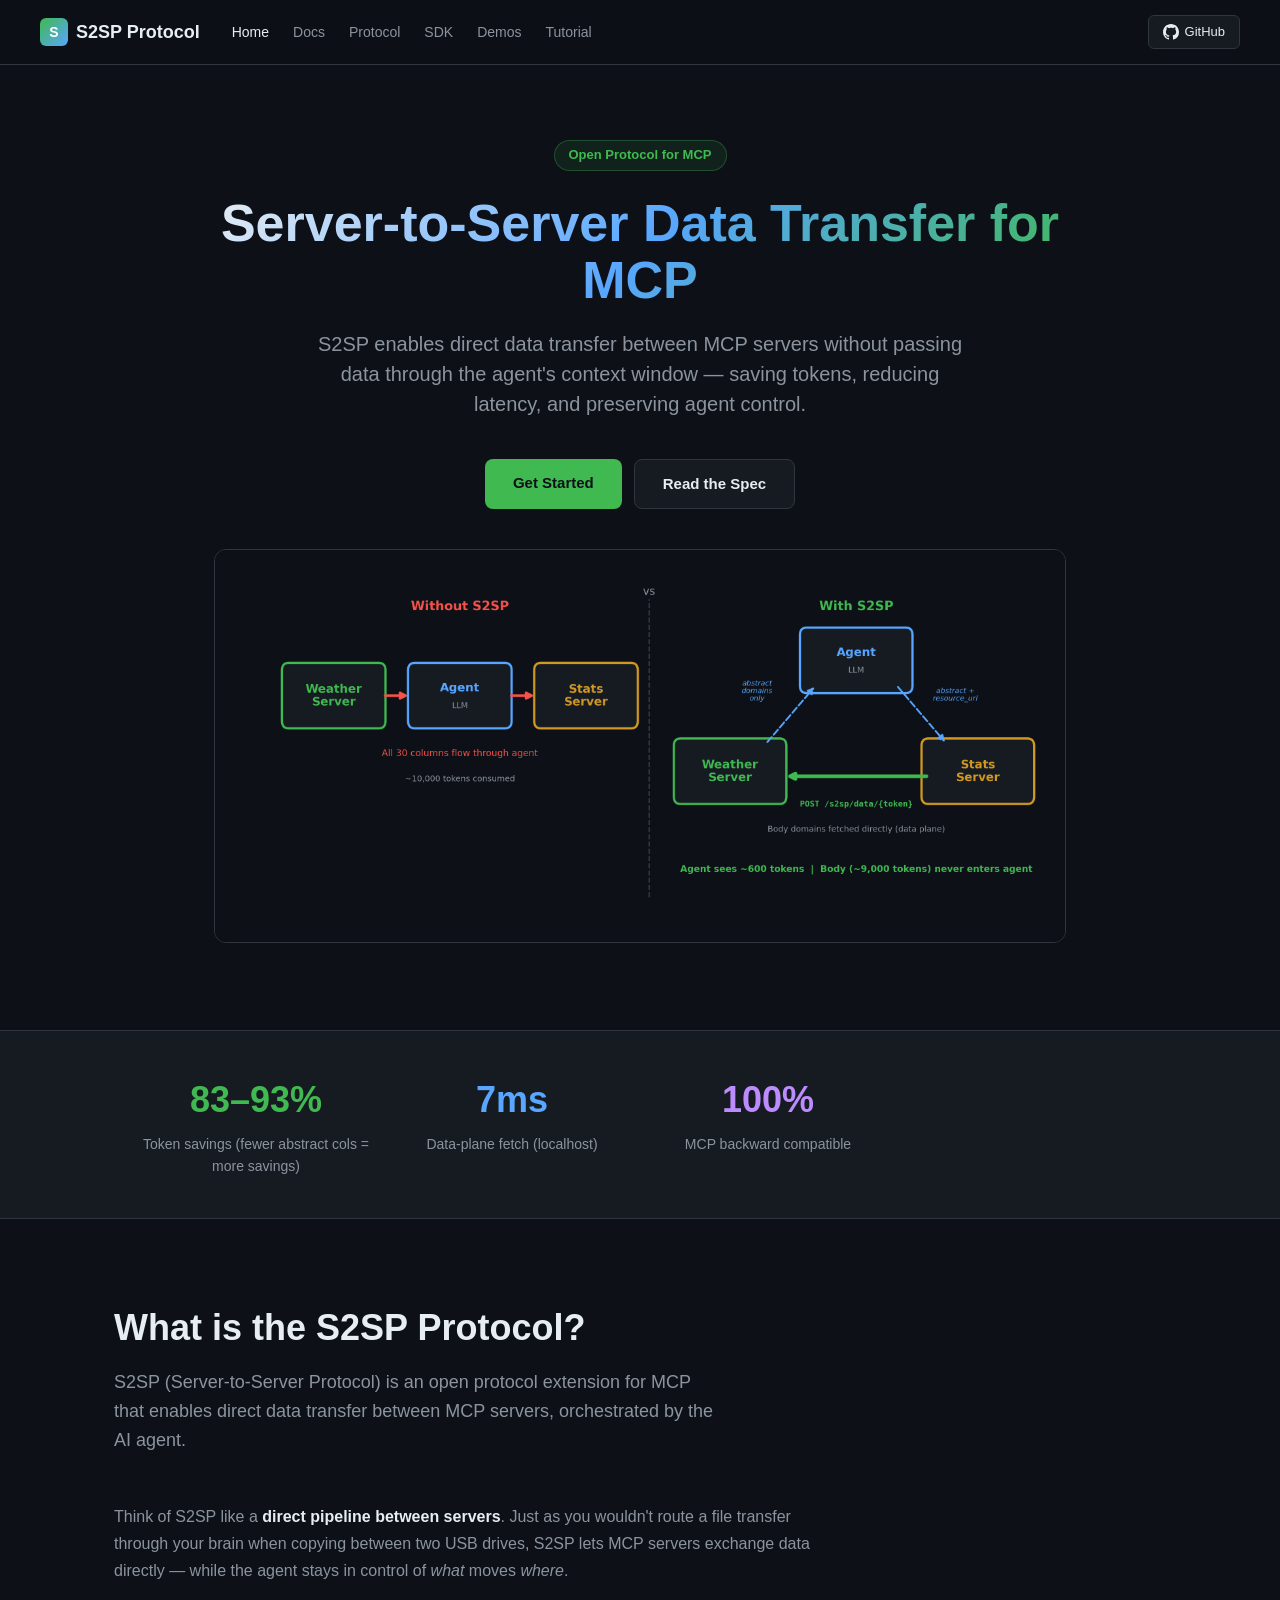
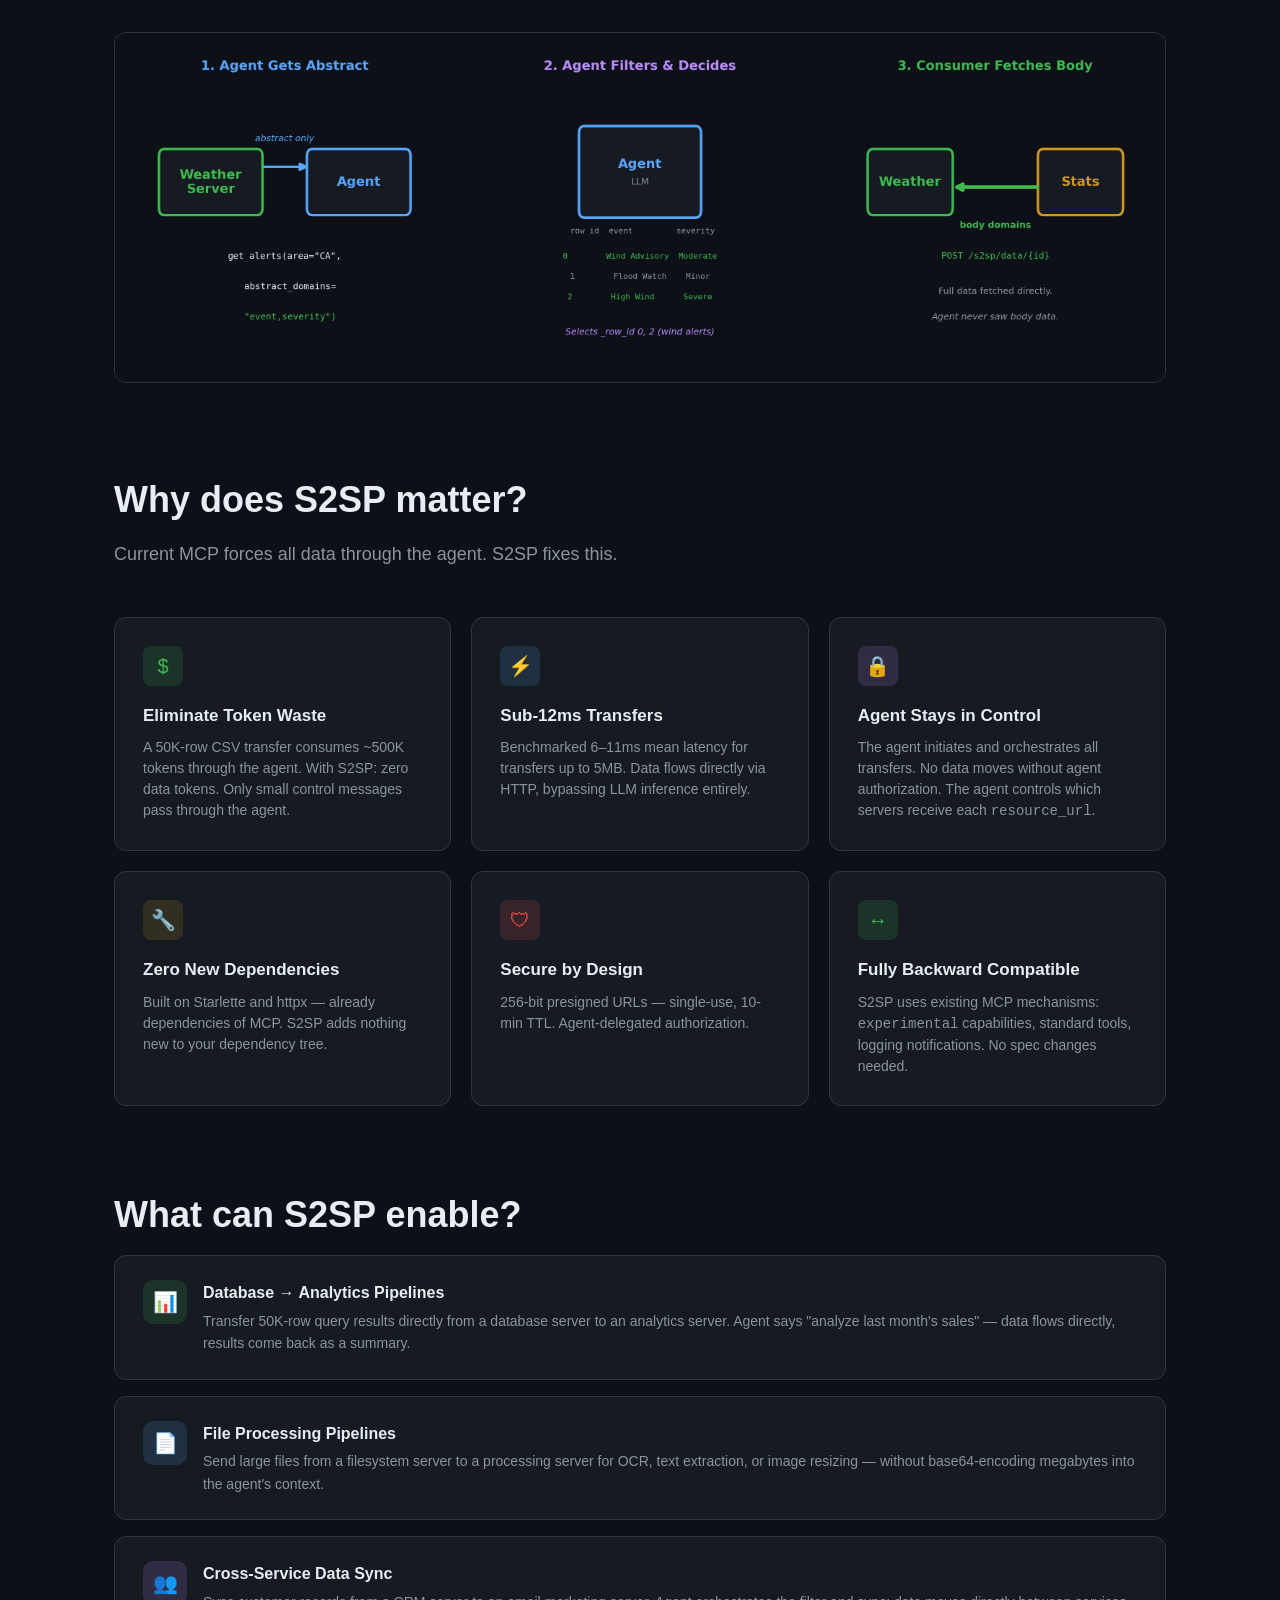
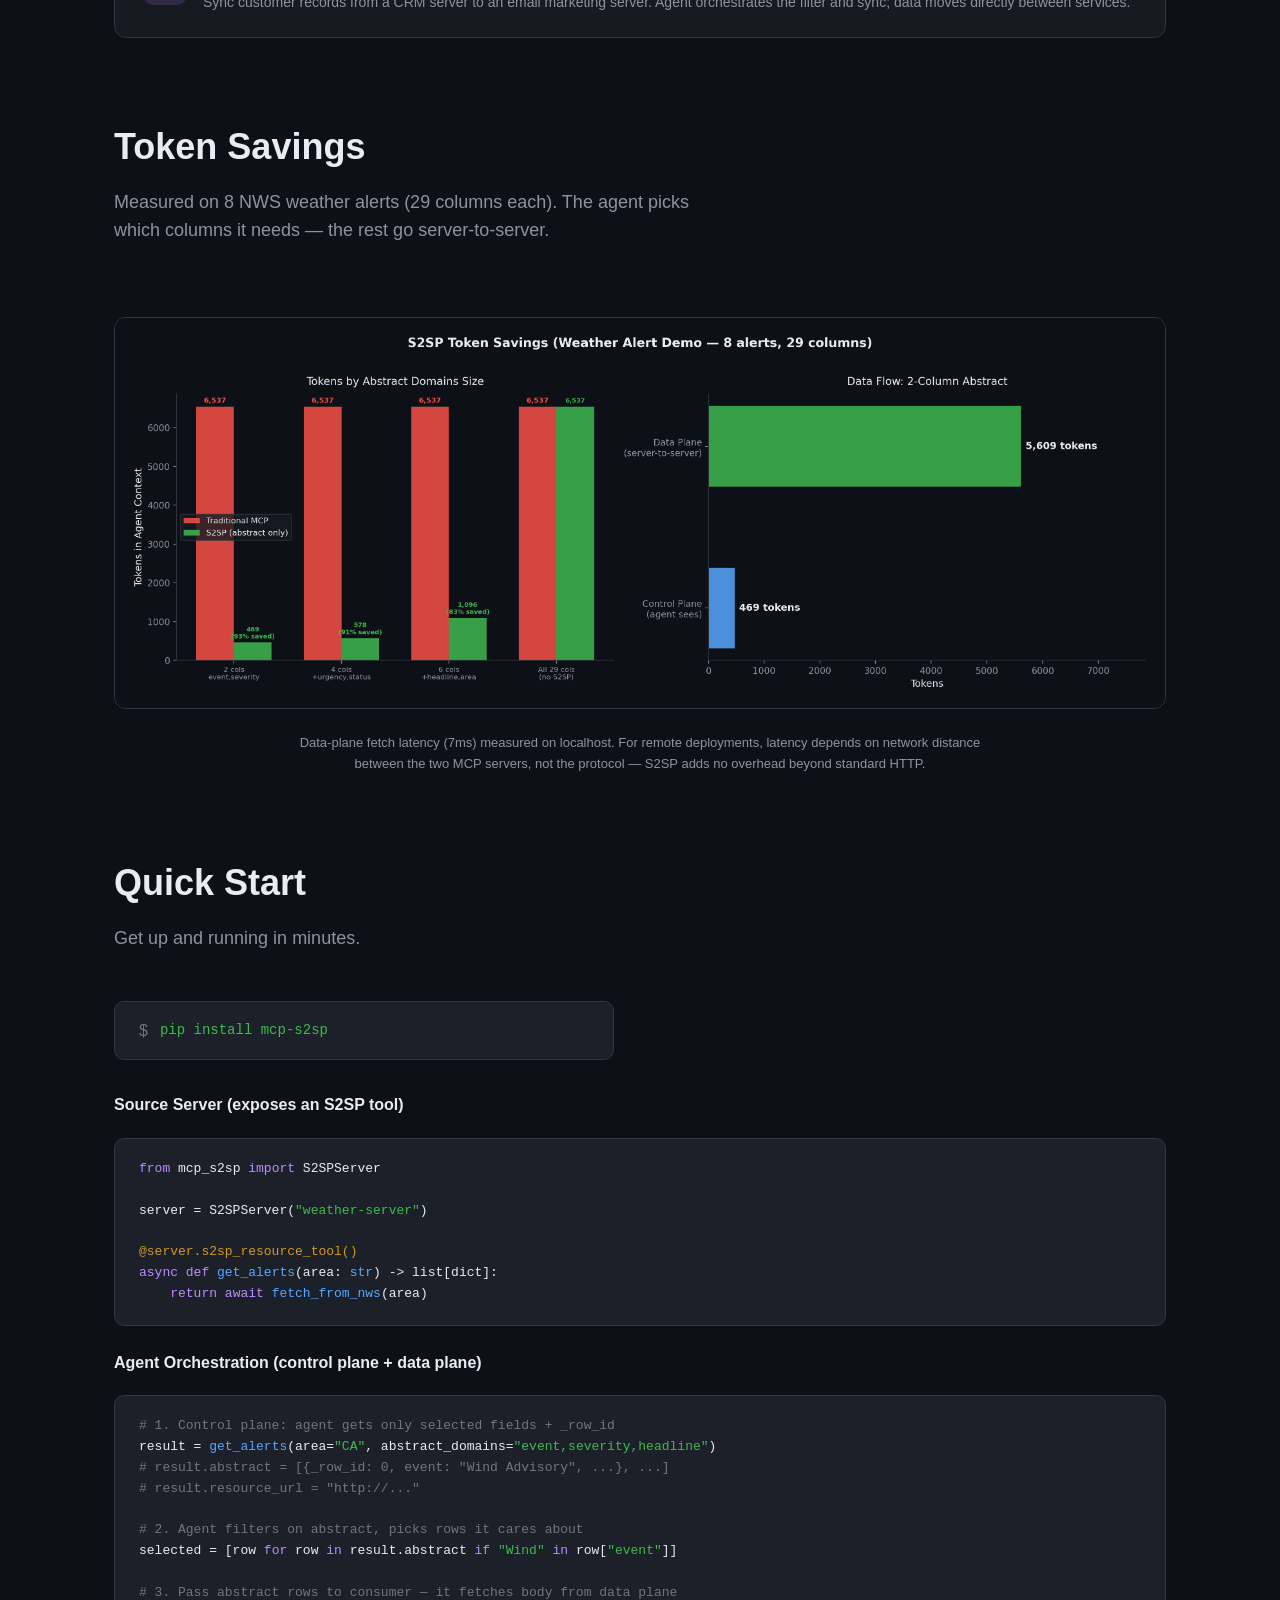
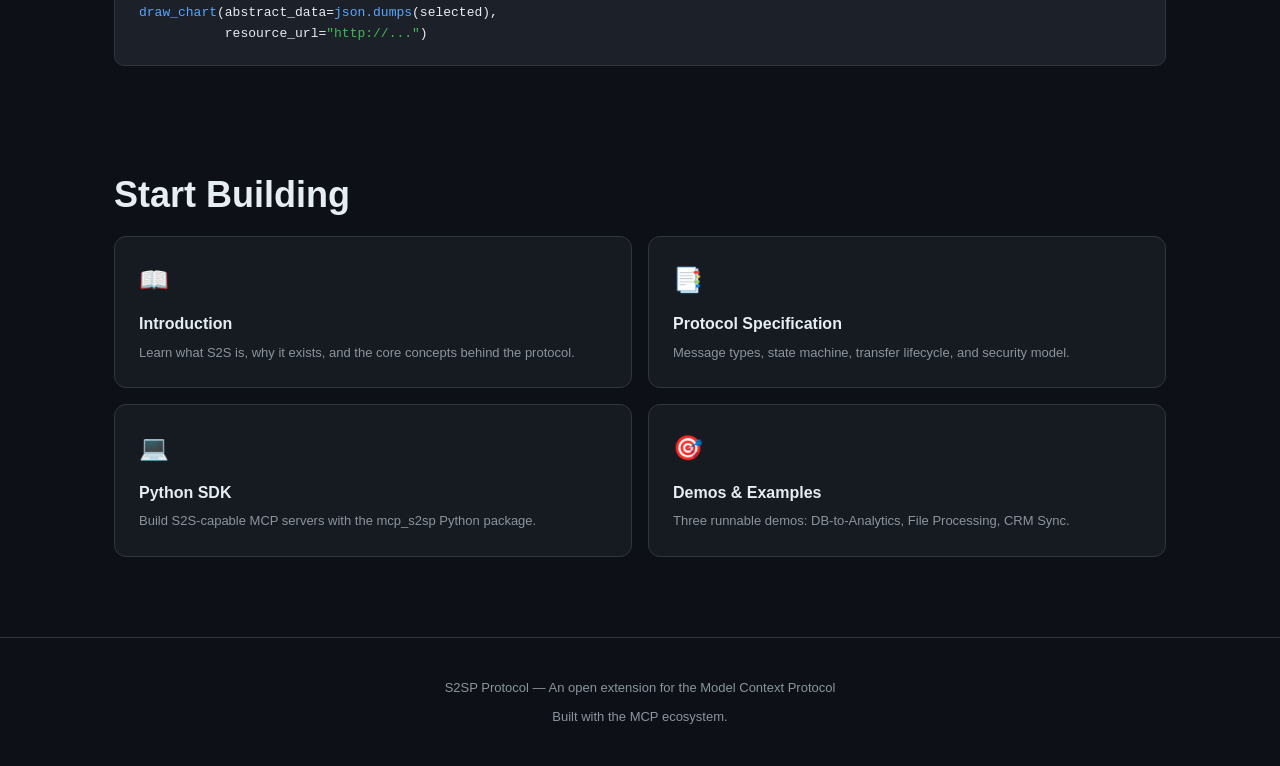
==== index.html @ bcea20c9 "S2SP protocol website" ====
<!DOCTYPE html>
<html lang="en">
<head>
    <meta charset="UTF-8">
    <meta name="viewport" content="width=device-width, initial-scale=1.0">
    <title>S2SP Protocol - Server-to-Server Data Transfer for MCP</title>
    <link rel="stylesheet" href="css/style.css">
</head>
<body>

<!-- Navigation -->
<nav class="nav">
    <div class="nav-inner">
        <a href="index.html" class="nav-logo">
            <span class="logo-icon">S</span>
            S2SP Protocol
        </a>
        <ul class="nav-links">
            <li><a href="index.html" class="active">Home</a></li>
            <li><a href="docs/introduction.html">Docs</a></li>
            <li><a href="docs/protocol.html">Protocol</a></li>
            <li><a href="docs/sdk.html">SDK</a></li>
            <li><a href="docs/demos.html">Demos</a></li>
            <li><a href="docs/tutorial.html">Tutorial</a></li>
        </ul>
        <div class="nav-right">
            <a href="https://github.com/s2sp-protocol/python-sdk" class="btn-github">
                <svg width="16" height="16" viewBox="0 0 16 16" fill="currentColor"><path d="M8 0C3.58 0 0 3.58 0 8c0 3.54 2.29 6.53 5.47 7.59.4.07.55-.17.55-.38 0-.19-.01-.82-.01-1.49-2.01.37-2.53-.49-2.69-.94-.09-.23-.48-.94-.82-1.13-.28-.15-.68-.52-.01-.53.63-.01 1.08.58 1.23.82.72 1.21 1.87.87 2.33.66.07-.52.28-.87.51-1.07-1.78-.2-3.64-.89-3.64-3.95 0-.87.31-1.59.82-2.15-.08-.2-.36-1.02.08-2.12 0 0 .67-.21 2.2.82.64-.18 1.32-.27 2-.27.68 0 1.36.09 2 .27 1.53-1.04 2.2-.82 2.2-.82.44 1.1.16 1.92.08 2.12.51.56.82 1.27.82 2.15 0 3.07-1.87 3.75-3.65 3.95.29.25.54.73.54 1.48 0 1.07-.01 1.93-.01 2.2 0 .21.15.46.55.38A8.013 8.013 0 0016 8c0-4.42-3.58-8-8-8z"/></svg>
                GitHub
            </a>
        </div>
    </div>
</nav>

<!-- Hero -->
<section class="hero">
    <div class="hero-badge">Open Protocol for MCP</div>
    <h1>Server-to-Server Data Transfer for MCP</h1>
    <p class="subtitle">
        S2SP enables direct data transfer between MCP servers without passing data through the agent's context window &mdash; saving tokens, reducing latency, and preserving agent control.
    </p>
    <div class="hero-buttons">
        <a href="docs/introduction.html" class="btn-primary">Get Started</a>
        <a href="docs/protocol.html" class="btn-secondary">Read the Spec</a>
    </div>
    <img src="images/hero_diagram.png" alt="S2SP Protocol Diagram" class="hero-diagram">
</section>

<!-- Stats (measured from weather alert demo: 8 alerts, 29 columns) -->
<section class="stats-bar">
    <div class="stats-inner">
        <div class="stat-item">
            <div class="stat-value" style="color: var(--green);">83–93%</div>
            <div class="stat-label">Token savings (fewer abstract cols = more savings)</div>
        </div>
        <div class="stat-item">
            <div class="stat-value" style="color: var(--blue);">7ms</div>
            <div class="stat-label">Data-plane fetch (localhost)</div>
        </div>
        <div class="stat-item">
            <div class="stat-value" style="color: var(--purple);">100%</div>
            <div class="stat-label">MCP backward compatible</div>
        </div>
    </div>
</section>

<!-- What is S2SP -->
<section class="section">
    <h2 class="section-title">What is the S2SP Protocol?</h2>
    <p class="section-subtitle">
        S2SP (Server-to-Server Protocol) is an open protocol extension for MCP that enables direct data transfer between MCP servers, orchestrated by the AI agent.
    </p>

    <p style="color: var(--text-secondary); margin-bottom: 24px; max-width: 700px; line-height: 1.7;">
        Think of S2SP like a <strong style="color: var(--text-primary);">direct pipeline between servers</strong>. Just as you wouldn't route a file transfer through your brain when copying between two USB drives, S2SP lets MCP servers exchange data directly &mdash; while the agent stays in control of <em>what</em> moves <em>where</em>.
    </p>

    <img src="images/how_it_works.png" alt="How S2S Works" class="how-image" style="max-width: 100%;">
</section>

<!-- Why S2SP -->
<section class="section" style="padding-top: 0;">
    <h2 class="section-title">Why does S2SP matter?</h2>
    <p class="section-subtitle">
        Current MCP forces all data through the agent. S2SP fixes this.
    </p>

    <div class="features-grid">
        <div class="feature-card">
            <div class="feature-icon" style="background: rgba(63,185,80,0.15); color: var(--green);">$</div>
            <h3>Eliminate Token Waste</h3>
            <p>A 50K-row CSV transfer consumes ~500K tokens through the agent. With S2SP: zero data tokens. Only small control messages pass through the agent.</p>
        </div>
        <div class="feature-card">
            <div class="feature-icon" style="background: rgba(88,166,255,0.15); color: var(--blue);">&#9889;</div>
            <h3>Sub-12ms Transfers</h3>
            <p>Benchmarked 6&ndash;11ms mean latency for transfers up to 5MB. Data flows directly via HTTP, bypassing LLM inference entirely.</p>
        </div>
        <div class="feature-card">
            <div class="feature-icon" style="background: rgba(188,140,255,0.15); color: var(--purple);">&#128274;</div>
            <h3>Agent Stays in Control</h3>
            <p>The agent initiates and orchestrates all transfers. No data moves without agent authorization. The agent controls which servers receive each <code>resource_url</code>.</p>
        </div>
        <div class="feature-card">
            <div class="feature-icon" style="background: rgba(210,153,34,0.15); color: var(--orange);">&#128295;</div>
            <h3>Zero New Dependencies</h3>
            <p>Built on Starlette and httpx &mdash; already dependencies of MCP. S2SP adds nothing new to your dependency tree.</p>
        </div>
        <div class="feature-card">
            <div class="feature-icon" style="background: rgba(248,81,73,0.15); color: var(--red);">&#128737;</div>
            <h3>Secure by Design</h3>
            <p>256-bit presigned URLs &mdash; single-use, 10-min TTL. Agent-delegated authorization.</p>
        </div>
        <div class="feature-card">
            <div class="feature-icon" style="background: rgba(63,185,80,0.15); color: var(--green);">&#8596;</div>
            <h3>Fully Backward Compatible</h3>
            <p>S2SP uses existing MCP mechanisms: <code>experimental</code> capabilities, standard tools, logging notifications. No spec changes needed.</p>
        </div>
    </div>
</section>

<!-- Use Cases -->
<section class="section" style="padding-top: 0;">
    <h2 class="section-title">What can S2SP enable?</h2>
    <div class="usecase-list">
        <div class="usecase-item">
            <div class="usecase-icon" style="background: rgba(63,185,80,0.15); color: var(--green);">&#128202;</div>
            <div>
                <h3>Database &rarr; Analytics Pipelines</h3>
                <p>Transfer 50K-row query results directly from a database server to an analytics server. Agent says "analyze last month's sales" &mdash; data flows directly, results come back as a summary.</p>
            </div>
        </div>
        <div class="usecase-item">
            <div class="usecase-icon" style="background: rgba(88,166,255,0.15); color: var(--blue);">&#128196;</div>
            <div>
                <h3>File Processing Pipelines</h3>
                <p>Send large files from a filesystem server to a processing server for OCR, text extraction, or image resizing &mdash; without base64-encoding megabytes into the agent's context.</p>
            </div>
        </div>
        <div class="usecase-item">
            <div class="usecase-icon" style="background: rgba(188,140,255,0.15); color: var(--purple);">&#128101;</div>
            <div>
                <h3>Cross-Service Data Sync</h3>
                <p>Sync customer records from a CRM server to an email marketing server. Agent orchestrates the filter and sync; data moves directly between services.</p>
            </div>
        </div>
    </div>
</section>

<!-- Token Savings Chart -->
<section class="section" style="padding-top: 0;">
    <h2 class="section-title">Token Savings</h2>
    <p class="section-subtitle">Measured on 8 NWS weather alerts (29 columns each). The agent picks which columns it needs — the rest go server-to-server.</p>
    <img src="images/token_savings.png" alt="Token Savings Comparison" class="how-image">
    <p style="color: var(--text-secondary); font-size: 13px; max-width: 700px; margin: 16px auto 0; text-align: center;">
        Data-plane fetch latency (7ms) measured on localhost. For remote deployments,
        latency depends on network distance between the two MCP servers, not the
        protocol — S2SP adds no overhead beyond standard HTTP.
    </p>
</section>

<!-- Quick Start -->
<section class="section" style="padding-top: 0;">
    <h2 class="section-title">Quick Start</h2>
    <p class="section-subtitle">Get up and running in minutes.</p>

    <div class="install-block">
        <span class="dollar">$</span>
        <code>pip install mcp-s2sp</code>
    </div>

    <h3 style="margin-top: 32px; margin-bottom: 16px; font-size: 16px; font-weight: 600;">Source Server (exposes an S2SP tool)</h3>
    <div class="code-block"><pre><span class="keyword">from</span> mcp_s2sp <span class="keyword">import</span> S2SPServer

server = S2SPServer(<span class="string">"weather-server"</span>)

<span class="decorator">@server.s2sp_resource_tool()</span>
<span class="keyword">async def</span> <span class="func">get_alerts</span>(area: <span class="func">str</span>) -> list[dict]:
    <span class="keyword">return await</span> <span class="func">fetch_from_nws</span>(area)</pre></div>

    <h3 style="margin-top: 24px; margin-bottom: 16px; font-size: 16px; font-weight: 600;">Agent Orchestration (control plane + data plane)</h3>
    <div class="code-block"><pre><span class="comment"># 1. Control plane: agent gets only selected fields + _row_id</span>
result = <span class="func">get_alerts</span>(area=<span class="string">"CA"</span>, abstract_domains=<span class="string">"event,severity,headline"</span>)
<span class="comment"># result.abstract = [{_row_id: 0, event: "Wind Advisory", ...}, ...]</span>
<span class="comment"># result.resource_url = "http://..."</span>

<span class="comment"># 2. Agent filters on abstract, picks rows it cares about</span>
selected = [row <span class="keyword">for</span> row <span class="keyword">in</span> result.abstract <span class="keyword">if</span> <span class="string">"Wind"</span> <span class="keyword">in</span> row[<span class="string">"event"</span>]]

<span class="comment"># 3. Pass abstract rows to consumer — it fetches body from data plane</span>
<span class="func">draw_chart</span>(abstract_data=<span class="func">json.dumps</span>(selected),
           resource_url=<span class="string">"http://..."</span>)</pre></div>
</section>

<!-- Start Building -->
<section class="section" style="padding-top: 0;">
    <h2 class="section-title">Start Building</h2>
    <div class="card-links">
        <a href="docs/introduction.html" class="card-link">
            <div class="card-link-icon">&#128214;</div>
            <h3>Introduction</h3>
            <p>Learn what S2S is, why it exists, and the core concepts behind the protocol.</p>
        </a>
        <a href="docs/protocol.html" class="card-link">
            <div class="card-link-icon">&#128209;</div>
            <h3>Protocol Specification</h3>
            <p>Message types, state machine, transfer lifecycle, and security model.</p>
        </a>
        <a href="docs/sdk.html" class="card-link">
            <div class="card-link-icon">&#128187;</div>
            <h3>Python SDK</h3>
            <p>Build S2S-capable MCP servers with the mcp_s2sp Python package.</p>
        </a>
        <a href="docs/demos.html" class="card-link">
            <div class="card-link-icon">&#127919;</div>
            <h3>Demos &amp; Examples</h3>
            <p>Three runnable demos: DB-to-Analytics, File Processing, CRM Sync.</p>
        </a>
    </div>
</section>

<!-- Footer -->
<footer class="footer">
    <p>S2SP Protocol &mdash; An open extension for the <a href="https://modelcontextprotocol.io">Model Context Protocol</a></p>
    <p style="margin-top: 8px;">Built with the MCP ecosystem.</p>
</footer>

</body>
</html>
---- css/style.css ----
/* ============================================
   S2S Protocol Documentation Website
   Dark theme inspired by modelcontextprotocol.io
   ============================================ */

:root {
    --bg-primary: #0d1117;
    --bg-secondary: #161b22;
    --bg-tertiary: #1c2129;
    --border: #30363d;
    --text-primary: #e6edf3;
    --text-secondary: #8b949e;
    --text-muted: #6e7681;
    --blue: #58a6ff;
    --green: #3fb950;
    --orange: #d29922;
    --red: #f85149;
    --purple: #bc8cff;
    --link: #58a6ff;
    --code-bg: #1c2129;
    --card-hover: #1f2937;
    --font-sans: -apple-system, BlinkMacSystemFont, "Segoe UI", "Noto Sans", Helvetica, Arial, sans-serif;
    --font-mono: "SF Mono", "Fira Code", "Fira Mono", "Roboto Mono", monospace;
}

* { margin: 0; padding: 0; box-sizing: border-box; }

html { scroll-behavior: smooth; }

body {
    font-family: var(--font-sans);
    background: var(--bg-primary);
    color: var(--text-primary);
    line-height: 1.6;
    -webkit-font-smoothing: antialiased;
}

a { color: var(--link); text-decoration: none; }
a:hover { text-decoration: underline; }

/* ---- Nav ---- */
.nav {
    position: fixed;
    top: 0;
    left: 0;
    right: 0;
    z-index: 100;
    background: rgba(13, 17, 23, 0.85);
    backdrop-filter: blur(12px);
    border-bottom: 1px solid var(--border);
    padding: 0 24px;
}

.nav-inner {
    max-width: 1200px;
    margin: 0 auto;
    display: flex;
    align-items: center;
    height: 64px;
    gap: 32px;
}

.nav-logo {
    font-size: 18px;
    font-weight: 700;
    color: var(--text-primary);
    display: flex;
    align-items: center;
    gap: 8px;
}

.nav-logo .logo-icon {
    width: 28px;
    height: 28px;
    background: linear-gradient(135deg, var(--green), var(--blue));
    border-radius: 6px;
    display: flex;
    align-items: center;
    justify-content: center;
    font-size: 14px;
    color: #fff;
    font-weight: 900;
}

.nav-links {
    display: flex;
    gap: 24px;
    list-style: none;
}

.nav-links a {
    color: var(--text-secondary);
    font-size: 14px;
    font-weight: 500;
    transition: color 0.2s;
}

.nav-links a:hover, .nav-links a.active {
    color: var(--text-primary);
    text-decoration: none;
}

.nav-right {
    margin-left: auto;
    display: flex;
    align-items: center;
    gap: 12px;
}

.btn-github {
    display: flex;
    align-items: center;
    gap: 6px;
    background: var(--bg-secondary);
    border: 1px solid var(--border);
    padding: 6px 14px;
    border-radius: 6px;
    color: var(--text-primary);
    font-size: 13px;
    font-weight: 500;
    transition: border-color 0.2s;
}

.btn-github:hover {
    border-color: var(--text-secondary);
    text-decoration: none;
}

/* ---- Hero ---- */
.hero {
    padding: 140px 24px 80px;
    text-align: center;
    max-width: 900px;
    margin: 0 auto;
}

.hero-badge {
    display: inline-block;
    background: rgba(63, 185, 80, 0.1);
    border: 1px solid rgba(63, 185, 80, 0.3);
    color: var(--green);
    font-size: 13px;
    font-weight: 600;
    padding: 4px 14px;
    border-radius: 20px;
    margin-bottom: 24px;
}

.hero h1 {
    font-size: 52px;
    font-weight: 800;
    line-height: 1.1;
    margin-bottom: 20px;
    background: linear-gradient(135deg, var(--text-primary) 0%, var(--blue) 50%, var(--green) 100%);
    -webkit-background-clip: text;
    -webkit-text-fill-color: transparent;
    background-clip: text;
}

.hero .subtitle {
    font-size: 20px;
    color: var(--text-secondary);
    max-width: 650px;
    margin: 0 auto 40px;
    line-height: 1.5;
}

.hero-diagram {
    max-width: 100%;
    border-radius: 12px;
    border: 1px solid var(--border);
    margin: 40px auto 0;
}

.hero-buttons {
    display: flex;
    gap: 12px;
    justify-content: center;
    margin-top: 36px;
}

.btn-primary {
    background: var(--green);
    color: #0d1117;
    padding: 12px 28px;
    border-radius: 8px;
    font-size: 15px;
    font-weight: 600;
    border: none;
    cursor: pointer;
    transition: opacity 0.2s;
}

.btn-primary:hover { opacity: 0.9; text-decoration: none; color: #0d1117; }

.btn-secondary {
    background: var(--bg-secondary);
    color: var(--text-primary);
    padding: 12px 28px;
    border-radius: 8px;
    font-size: 15px;
    font-weight: 600;
    border: 1px solid var(--border);
    cursor: pointer;
    transition: border-color 0.2s;
}

.btn-secondary:hover { border-color: var(--text-secondary); text-decoration: none; }

/* ---- Sections ---- */
.section {
    max-width: 1100px;
    margin: 0 auto;
    padding: 80px 24px;
}

.section-title {
    font-size: 36px;
    font-weight: 700;
    margin-bottom: 12px;
}

.section-subtitle {
    font-size: 18px;
    color: var(--text-secondary);
    margin-bottom: 48px;
    max-width: 600px;
}

/* ---- Stats bar ---- */
.stats-bar {
    background: var(--bg-secondary);
    border-top: 1px solid var(--border);
    border-bottom: 1px solid var(--border);
    padding: 40px 24px;
}

.stats-inner {
    max-width: 1000px;
    margin: 0 auto;
    display: grid;
    grid-template-columns: repeat(4, 1fr);
    gap: 24px;
    text-align: center;
}

.stat-item .stat-value {
    font-size: 36px;
    font-weight: 800;
    margin-bottom: 4px;
}

.stat-item .stat-label {
    font-size: 14px;
    color: var(--text-secondary);
}

/* ---- Feature cards ---- */
.features-grid {
    display: grid;
    grid-template-columns: repeat(3, 1fr);
    gap: 20px;
}

.feature-card {
    background: var(--bg-secondary);
    border: 1px solid var(--border);
    border-radius: 12px;
    padding: 28px;
    transition: border-color 0.2s, transform 0.2s;
}

.feature-card:hover {
    border-color: var(--text-muted);
    transform: translateY(-2px);
}

.feature-icon {
    width: 40px;
    height: 40px;
    border-radius: 8px;
    display: flex;
    align-items: center;
    justify-content: center;
    font-size: 20px;
    margin-bottom: 16px;
}

.feature-card h3 {
    font-size: 17px;
    font-weight: 600;
    margin-bottom: 8px;
}

.feature-card p {
    font-size: 14px;
    color: var(--text-secondary);
    line-height: 1.5;
}

/* ---- Use cases ---- */
.usecase-list {
    display: flex;
    flex-direction: column;
    gap: 16px;
}

.usecase-item {
    background: var(--bg-secondary);
    border: 1px solid var(--border);
    border-radius: 12px;
    padding: 24px 28px;
    display: flex;
    align-items: flex-start;
    gap: 16px;
}

.usecase-icon {
    flex-shrink: 0;
    width: 44px;
    height: 44px;
    border-radius: 10px;
    display: flex;
    align-items: center;
    justify-content: center;
    font-size: 20px;
}

.usecase-item h3 {
    font-size: 16px;
    font-weight: 600;
    margin-bottom: 4px;
}

.usecase-item p {
    font-size: 14px;
    color: var(--text-secondary);
}

/* ---- How it works ---- */
.how-image {
    max-width: 100%;
    border-radius: 12px;
    border: 1px solid var(--border);
    margin-top: 24px;
}

/* ---- Code block ---- */
.code-block {
    background: var(--code-bg);
    border: 1px solid var(--border);
    border-radius: 10px;
    padding: 20px 24px;
    overflow-x: auto;
    margin: 20px 0;
}

.code-block pre {
    font-family: var(--font-mono);
    font-size: 13px;
    line-height: 1.6;
    color: var(--text-primary);
}

.code-block .comment { color: var(--text-muted); }
.code-block .keyword { color: var(--purple); }
.code-block .string { color: var(--green); }
.code-block .func { color: var(--blue); }
.code-block .decorator { color: var(--orange); }

/* ---- Card links (Start Building) ---- */
.card-links {
    display: grid;
    grid-template-columns: repeat(2, 1fr);
    gap: 16px;
}

.card-link {
    display: block;
    background: var(--bg-secondary);
    border: 1px solid var(--border);
    border-radius: 12px;
    padding: 24px;
    transition: border-color 0.2s, transform 0.2s;
}

.card-link:hover {
    border-color: var(--blue);
    transform: translateY(-2px);
    text-decoration: none;
}

.card-link-icon {
    font-size: 24px;
    margin-bottom: 12px;
}

.card-link h3 {
    font-size: 16px;
    font-weight: 600;
    color: var(--text-primary);
    margin-bottom: 6px;
}

.card-link p {
    font-size: 13px;
    color: var(--text-secondary);
}

/* ---- Install block ---- */
.install-block {
    background: var(--code-bg);
    border: 1px solid var(--border);
    border-radius: 10px;
    padding: 16px 24px;
    display: flex;
    align-items: center;
    gap: 12px;
    margin: 20px 0;
    max-width: 500px;
}

.install-block code {
    font-family: var(--font-mono);
    font-size: 14px;
    color: var(--green);
}

.install-block .dollar {
    color: var(--text-muted);
}

/* ---- Footer ---- */
.footer {
    border-top: 1px solid var(--border);
    padding: 40px 24px;
    text-align: center;
    color: var(--text-secondary);
    font-size: 13px;
}

.footer a { color: var(--text-secondary); }
.footer a:hover { color: var(--text-primary); }

/* ---- Doc pages ---- */
.doc-layout {
    max-width: 1200px;
    margin: 0 auto;
    padding: 100px 24px 60px;
    display: grid;
    grid-template-columns: 240px 1fr;
    gap: 48px;
}

.sidebar {
    position: sticky;
    top: 80px;
    align-self: start;
}

.sidebar-section {
    margin-bottom: 24px;
}

.sidebar-section h4 {
    font-size: 12px;
    font-weight: 600;
    color: var(--text-muted);
    text-transform: uppercase;
    letter-spacing: 0.5px;
    margin-bottom: 8px;
}

.sidebar-section a {
    display: block;
    padding: 5px 12px;
    font-size: 14px;
    color: var(--text-secondary);
    border-radius: 6px;
    transition: background 0.15s, color 0.15s;
}

.sidebar-section a:hover {
    background: var(--bg-secondary);
    color: var(--text-primary);
    text-decoration: none;
}

.sidebar-section a.active {
    background: rgba(88, 166, 255, 0.1);
    color: var(--blue);
}

.doc-content {
    max-width: 760px;
}

.doc-content h1 {
    font-size: 36px;
    font-weight: 700;
    margin-bottom: 8px;
}

.doc-content h2 {
    font-size: 24px;
    font-weight: 600;
    margin-top: 48px;
    margin-bottom: 16px;
    padding-bottom: 8px;
    border-bottom: 1px solid var(--border);
}

.doc-content h3 {
    font-size: 18px;
    font-weight: 600;
    margin-top: 32px;
    margin-bottom: 12px;
}

.doc-content p {
    margin-bottom: 16px;
    color: var(--text-secondary);
    line-height: 1.7;
}

.doc-content ul, .doc-content ol {
    margin-bottom: 16px;
    padding-left: 24px;
}

.doc-content li {
    margin-bottom: 8px;
    color: var(--text-secondary);
}

.doc-content strong {
    color: var(--text-primary);
}

.doc-content code {
    font-family: var(--font-mono);
    font-size: 0.9em;
    background: var(--code-bg);
    padding: 2px 6px;
    border-radius: 4px;
    border: 1px solid var(--border);
}

.doc-content table {
    width: 100%;
    border-collapse: collapse;
    margin: 20px 0;
    font-size: 14px;
}

.doc-content th {
    text-align: left;
    padding: 10px 16px;
    background: var(--bg-secondary);
    border: 1px solid var(--border);
    font-weight: 600;
    color: var(--text-primary);
}

.doc-content td {
    padding: 10px 16px;
    border: 1px solid var(--border);
    color: var(--text-secondary);
}

/* ---- Responsive ---- */
@media (max-width: 768px) {
    .hero h1 { font-size: 32px; }
    .features-grid { grid-template-columns: 1fr; }
    .stats-inner { grid-template-columns: repeat(2, 1fr); }
    .card-links { grid-template-columns: 1fr; }
    .doc-layout { grid-template-columns: 1fr; }
    .sidebar { display: none; }
    .nav-links { display: none; }
}
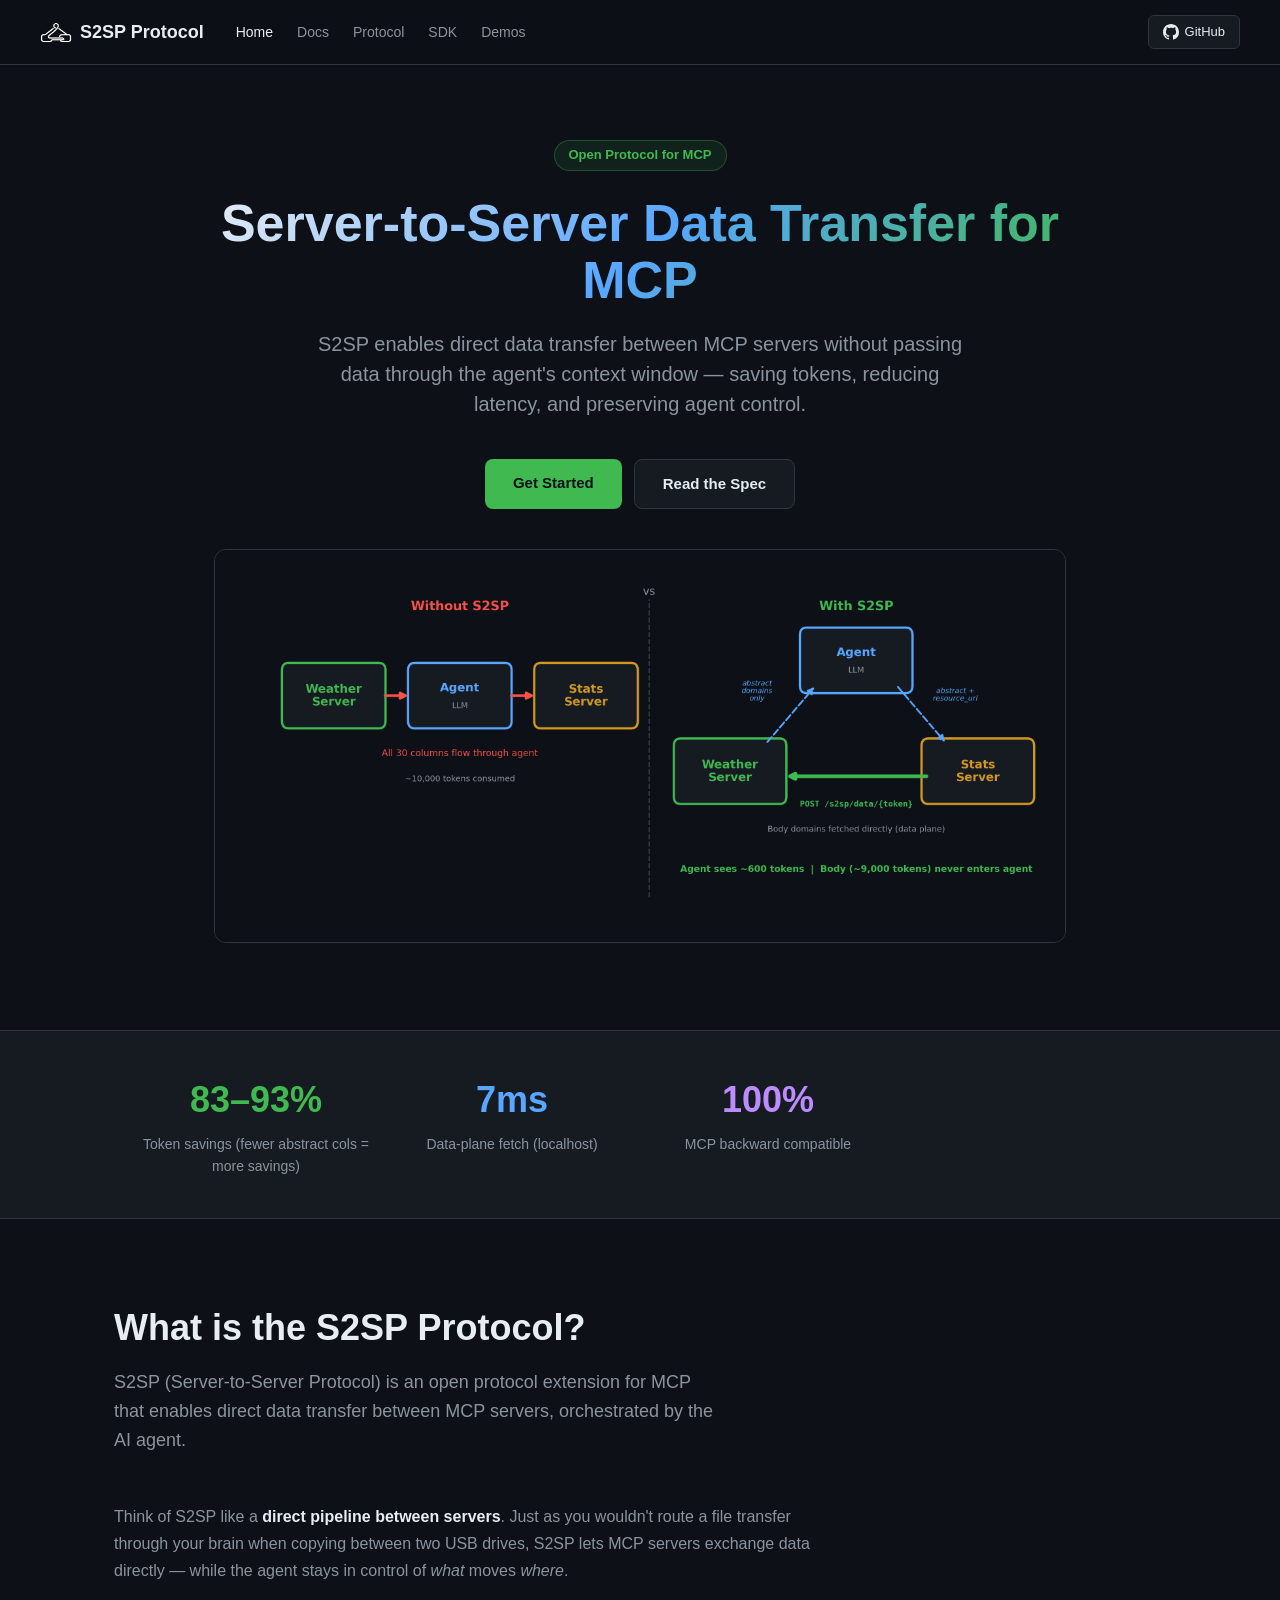
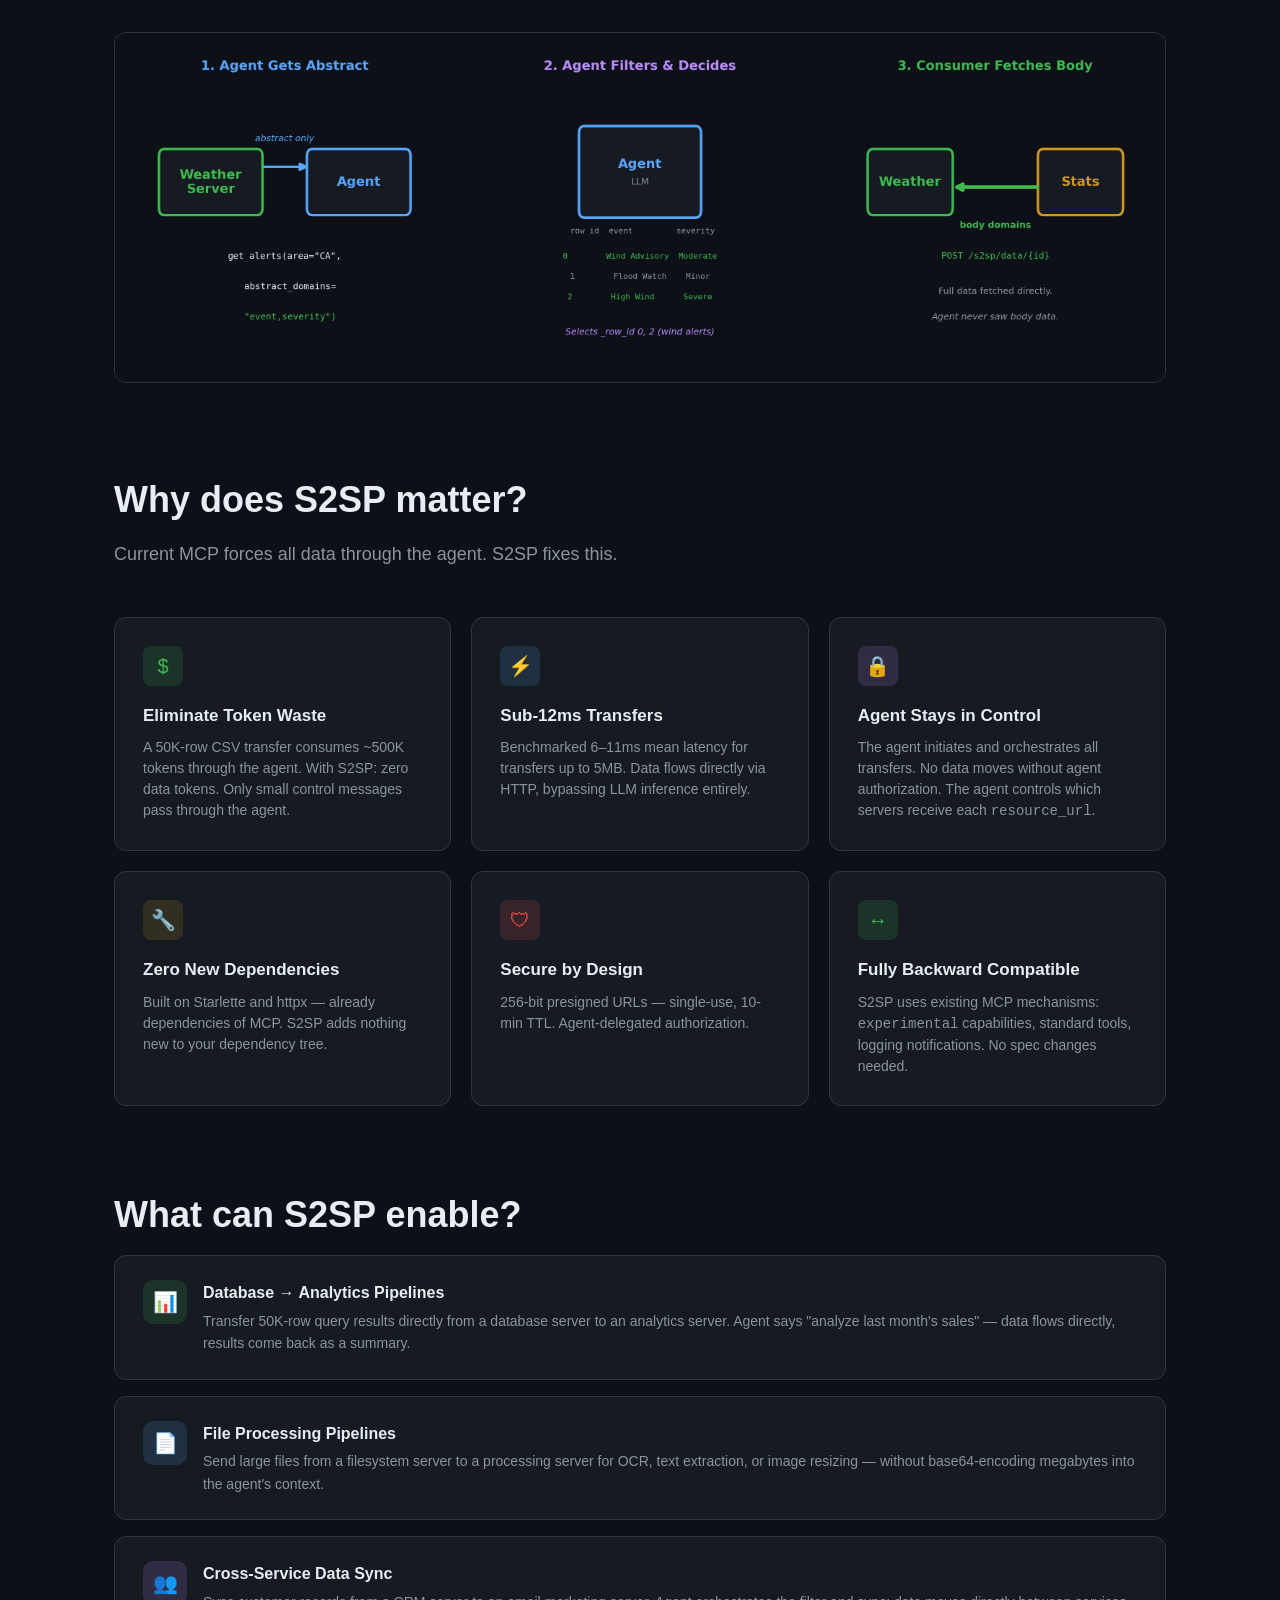
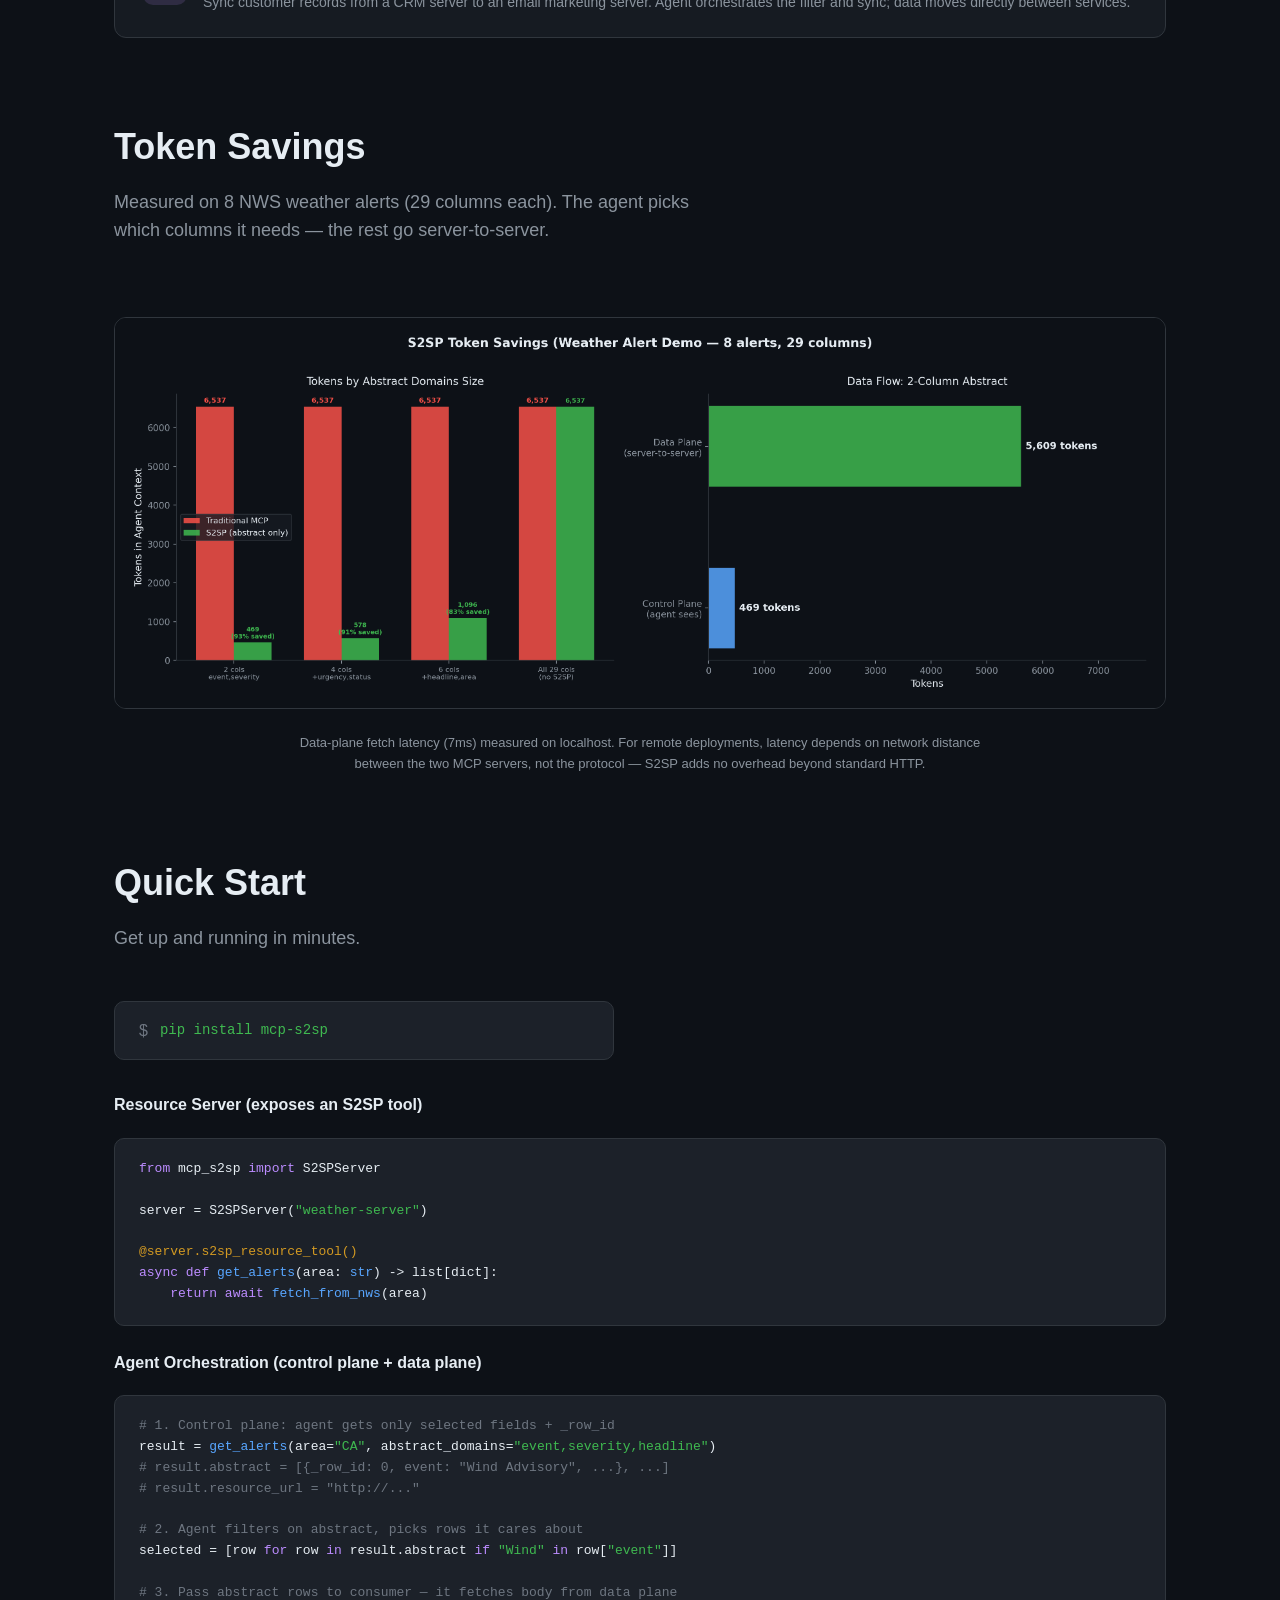
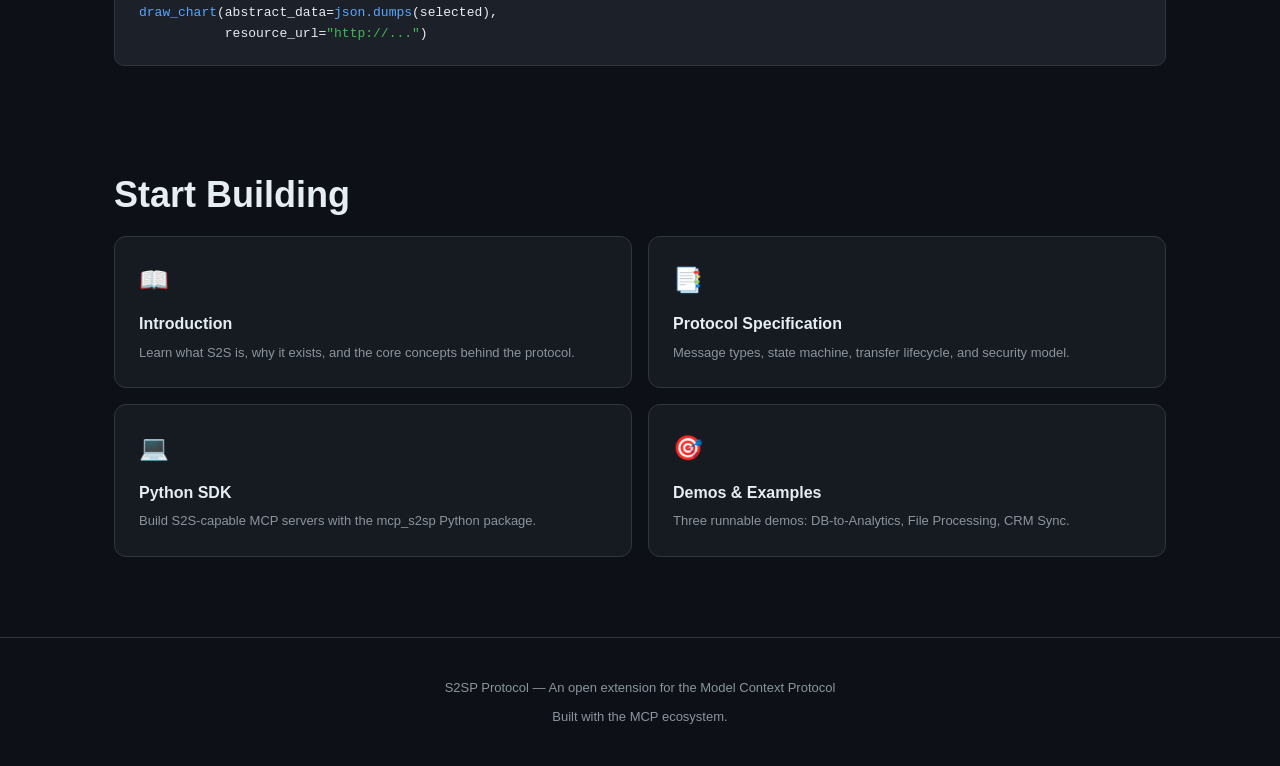
==== commit 11aef265: "add icon, fix layout issues" ====
--- a/index.html
+++ b/index.html
@@ -12,7 +12,7 @@
 <nav class="nav">
     <div class="nav-inner">
         <a href="index.html" class="nav-logo">
-            <span class="logo-icon">S</span>
+            <img src="images/s2sp_icon.png" class="logo-icon" alt="S2SP">
             S2SP Protocol
         </a>
         <ul class="nav-links">
@@ -21,7 +21,6 @@
             <li><a href="docs/protocol.html">Protocol</a></li>
             <li><a href="docs/sdk.html">SDK</a></li>
             <li><a href="docs/demos.html">Demos</a></li>
-            <li><a href="docs/tutorial.html">Tutorial</a></li>
         </ul>
         <div class="nav-right">
             <a href="https://github.com/s2sp-protocol/python-sdk" class="btn-github">
@@ -169,7 +168,7 @@
         <code>pip install mcp-s2sp</code>
     </div>
 
-    <h3 style="margin-top: 32px; margin-bottom: 16px; font-size: 16px; font-weight: 600;">Source Server (exposes an S2SP tool)</h3>
+    <h3 style="margin-top: 32px; margin-bottom: 16px; font-size: 16px; font-weight: 600;">Resource Server (exposes an S2SP tool)</h3>
     <div class="code-block"><pre><span class="keyword">from</span> mcp_s2sp <span class="keyword">import</span> S2SPServer
 
 server = S2SPServer(<span class="string">"weather-server"</span>)
--- a/css/style.css
+++ b/css/style.css
@@ -70,16 +70,10 @@
 }
 
 .nav-logo .logo-icon {
-    width: 28px;
-    height: 28px;
-    background: linear-gradient(135deg, var(--green), var(--blue));
-    border-radius: 6px;
-    display: flex;
-    align-items: center;
-    justify-content: center;
-    font-size: 14px;
-    color: #fff;
-    font-weight: 900;
+    width: 32px;
+    height: 32px;
+    object-fit: contain;
+    filter: invert(1);
 }
 
 .nav-links {
@@ -491,6 +485,11 @@
     color: var(--blue);
 }
 
+.sidebar-section a.sub {
+    padding-left: 24px;
+    font-size: 13px;
+}
+
 .doc-content {
     max-width: 760px;
 }
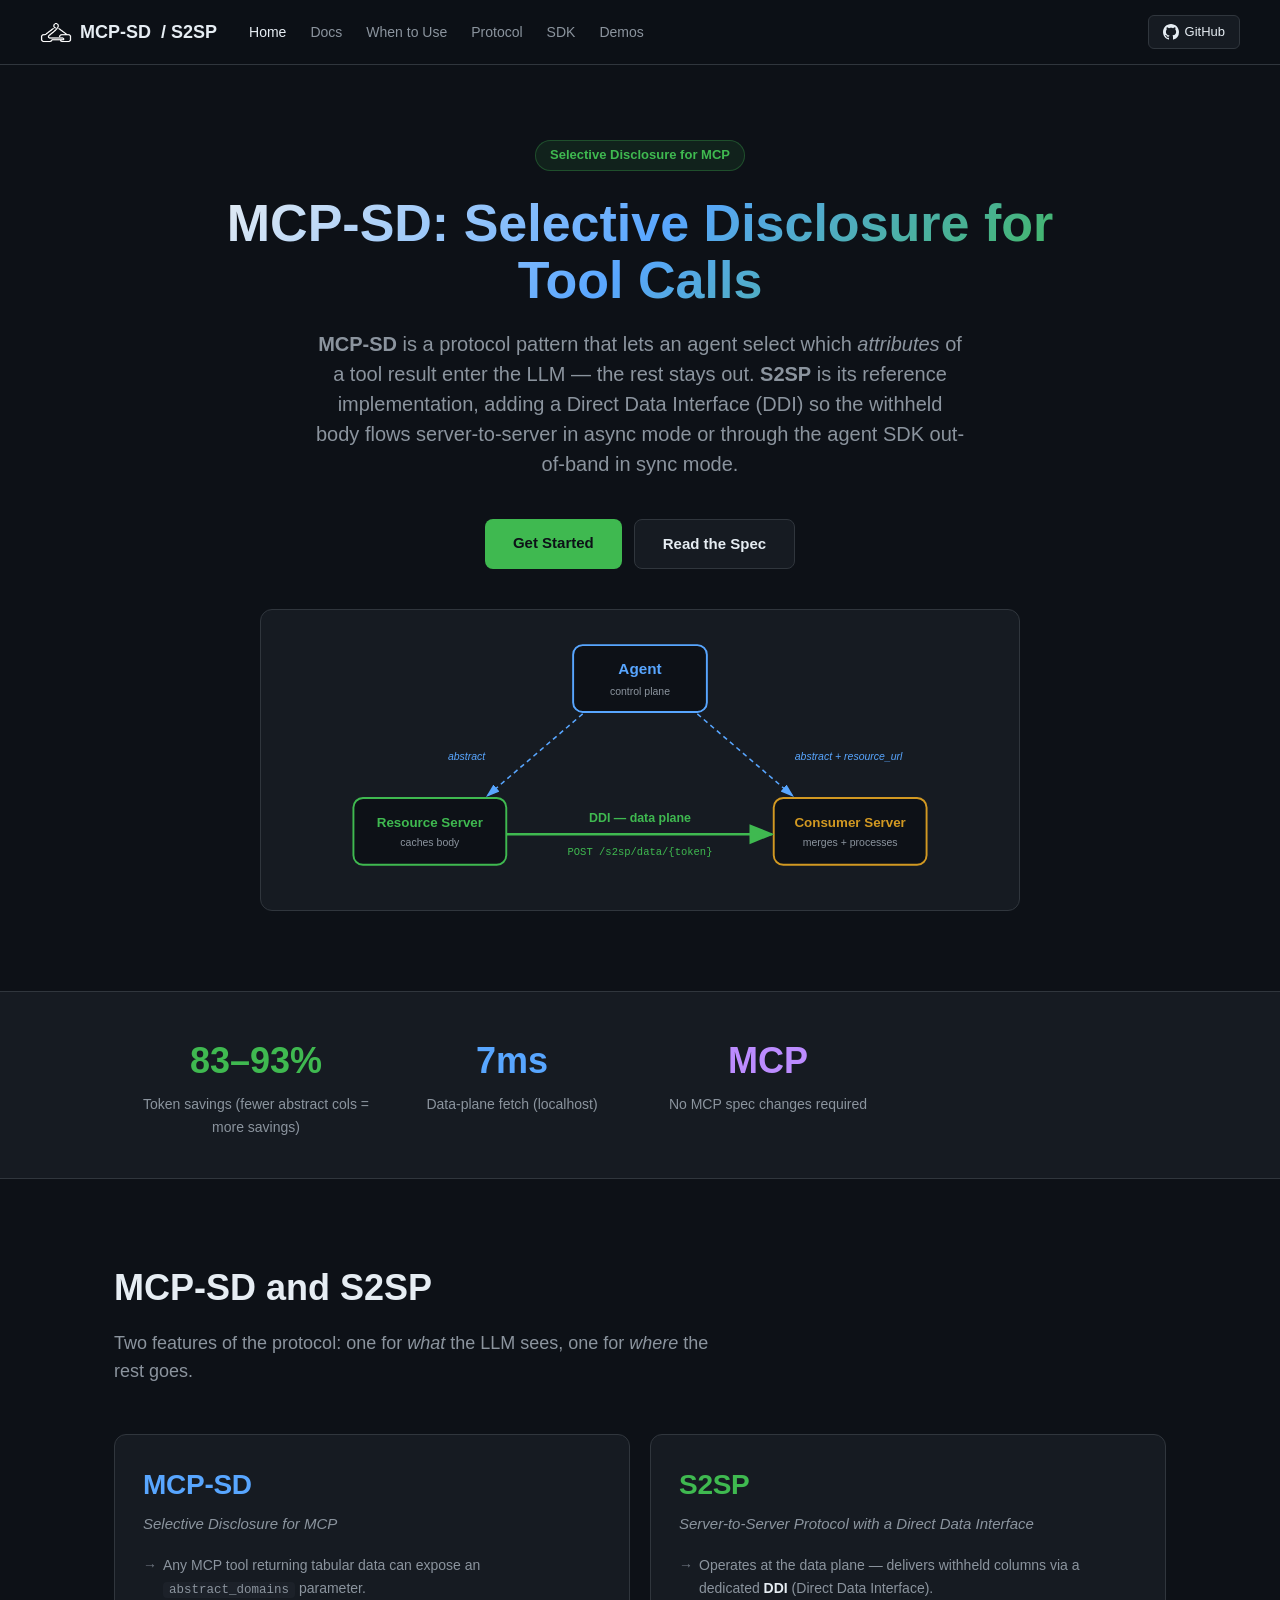
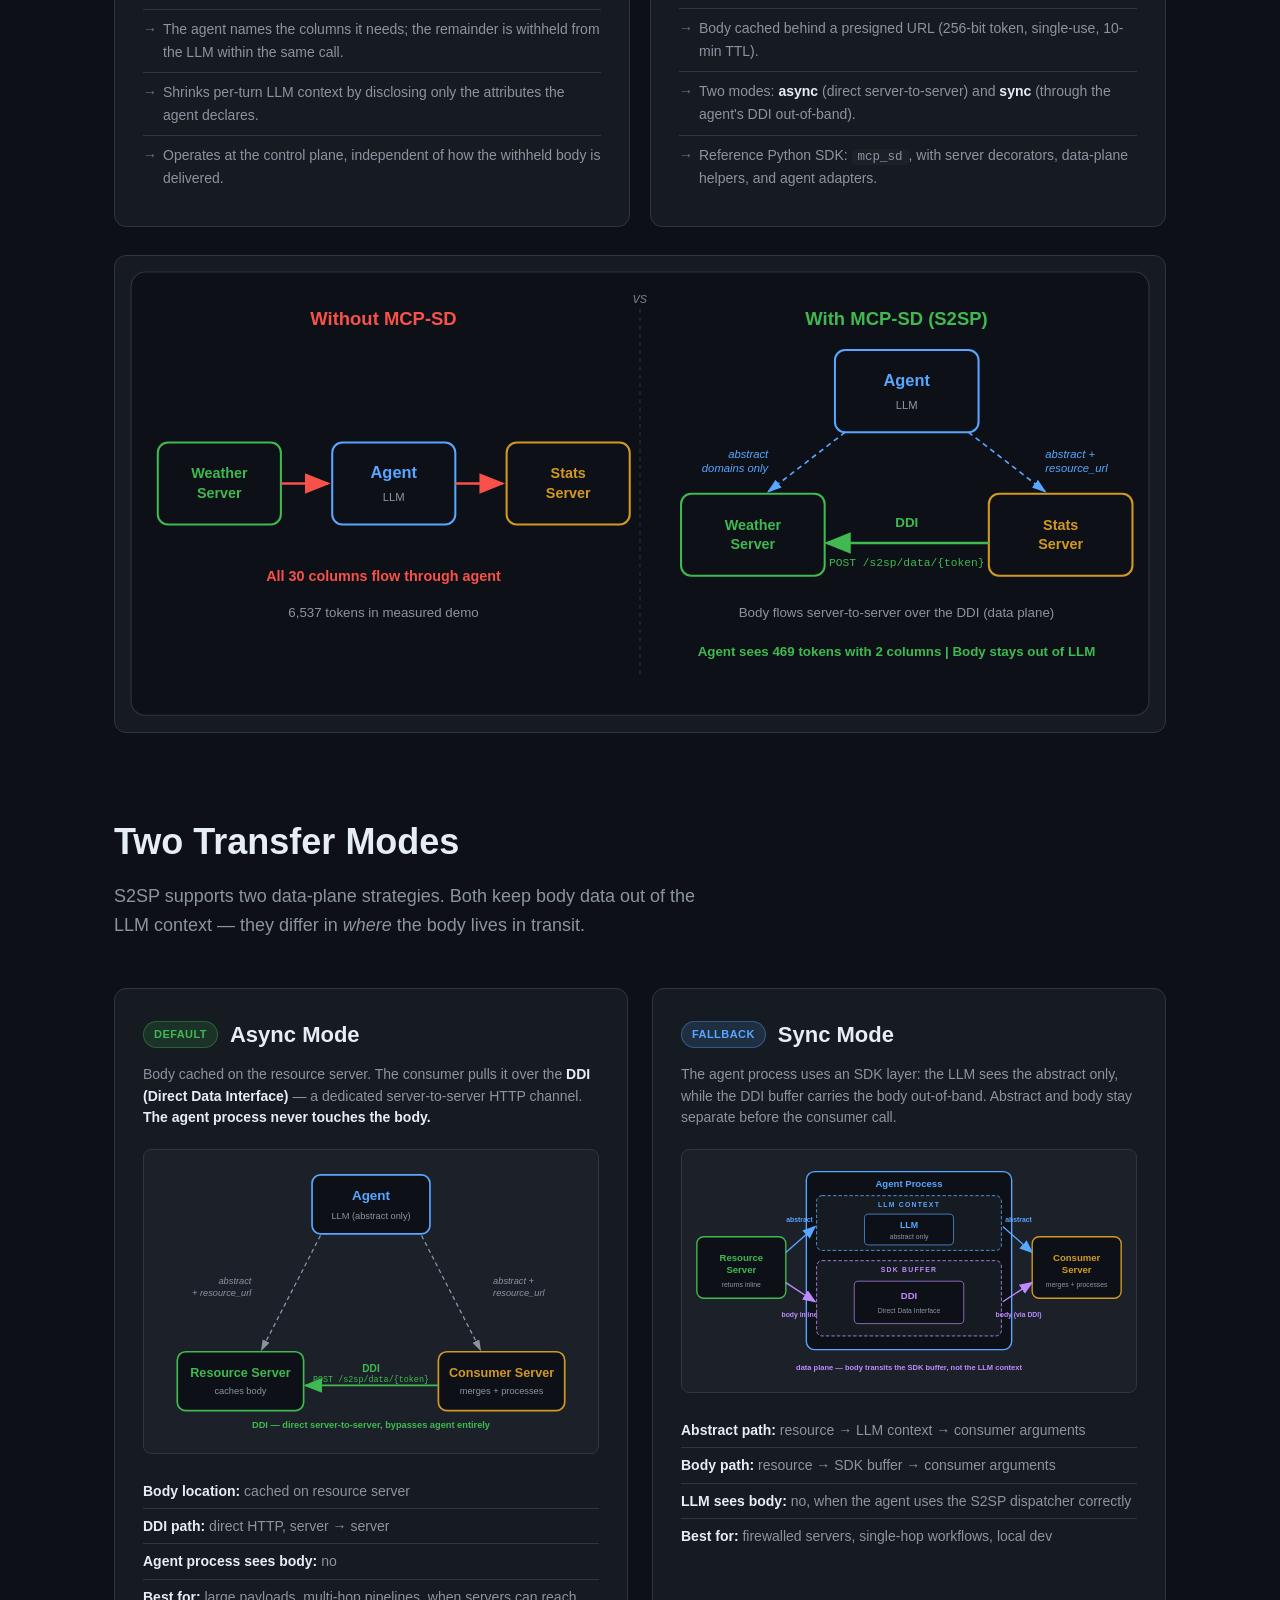
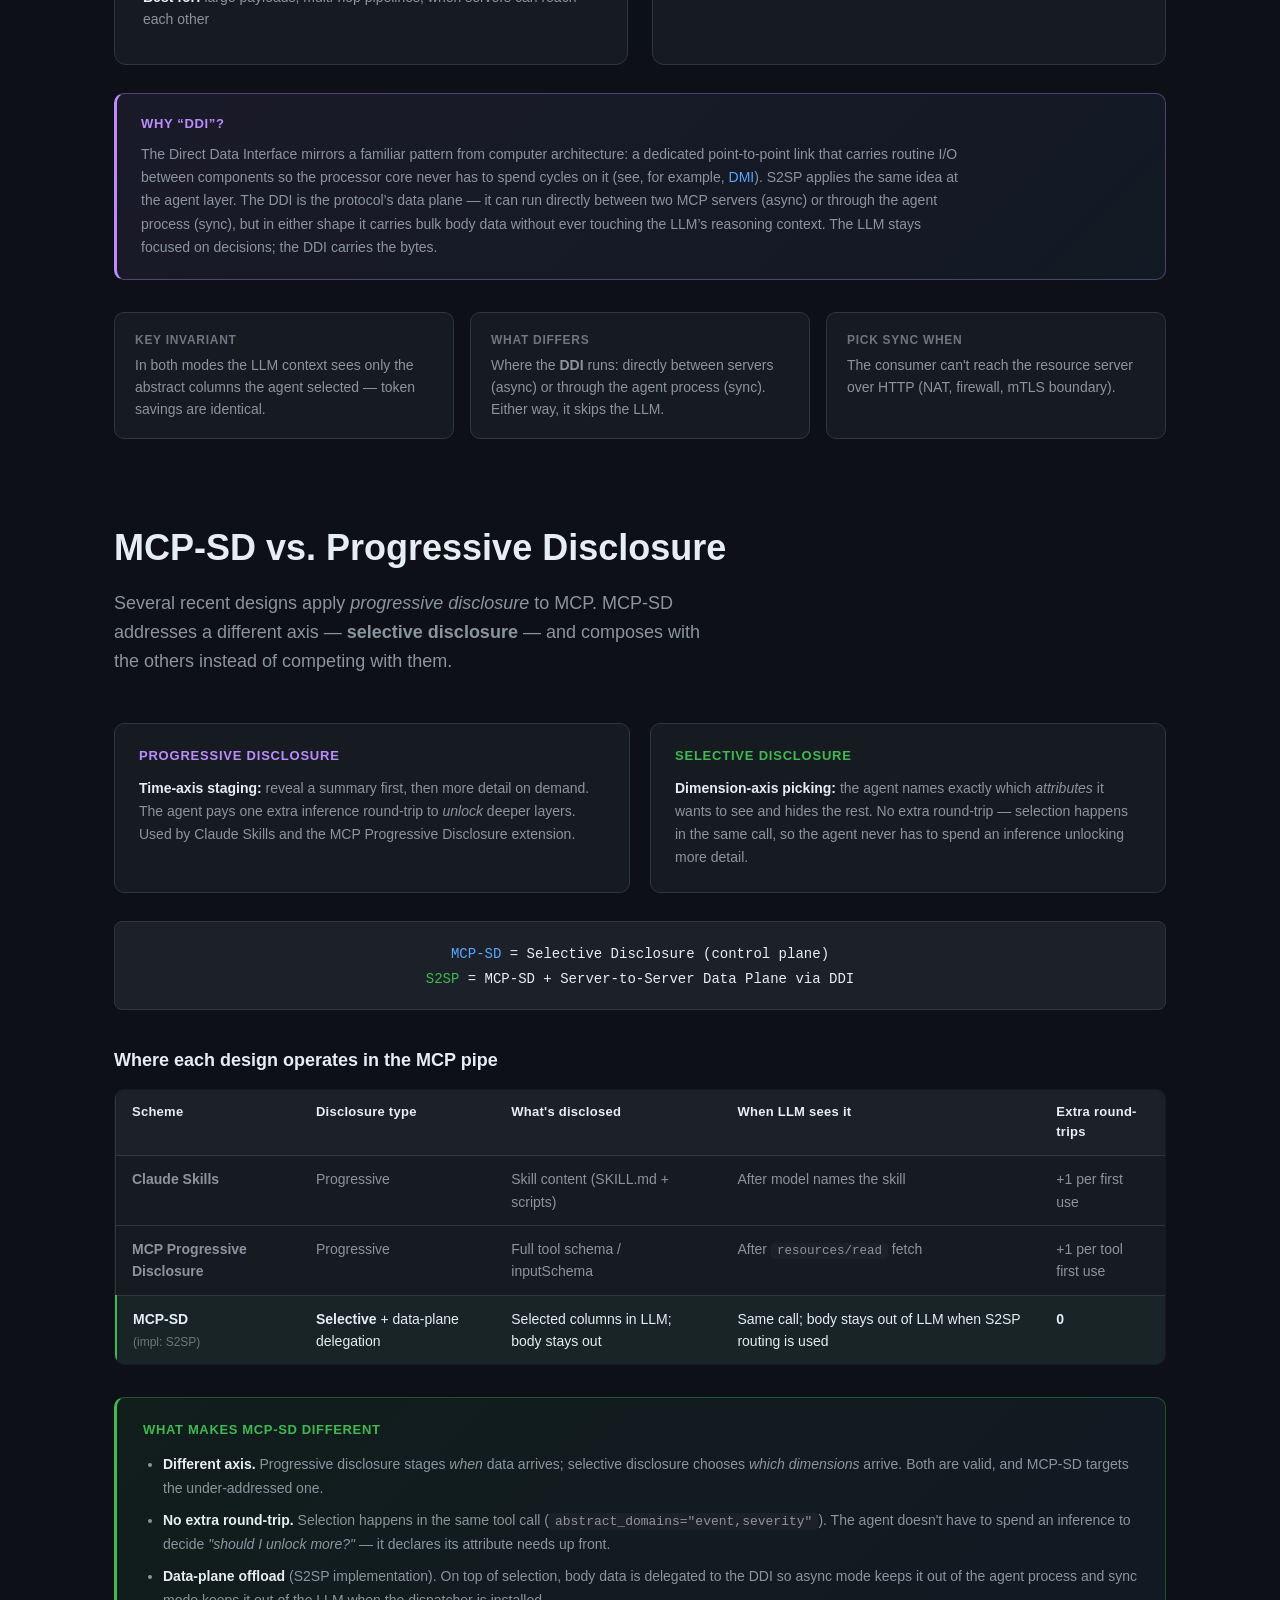
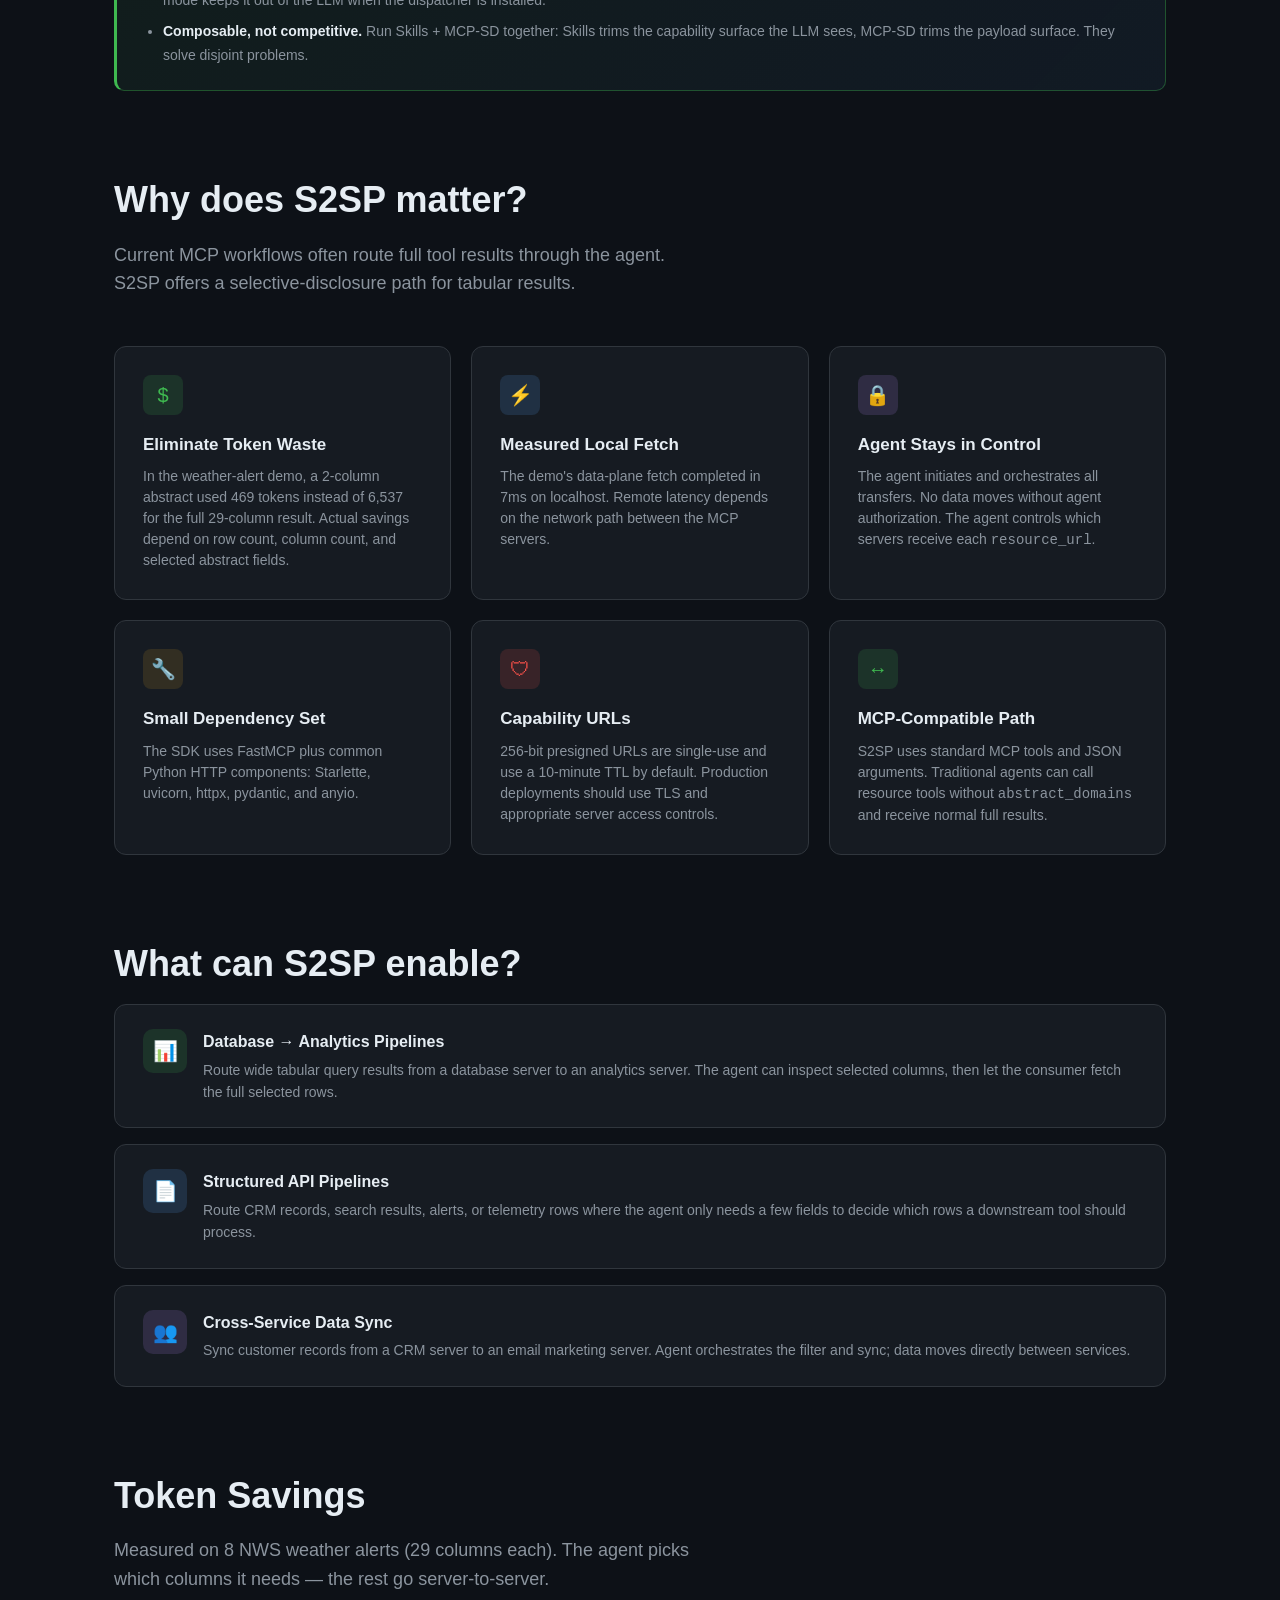
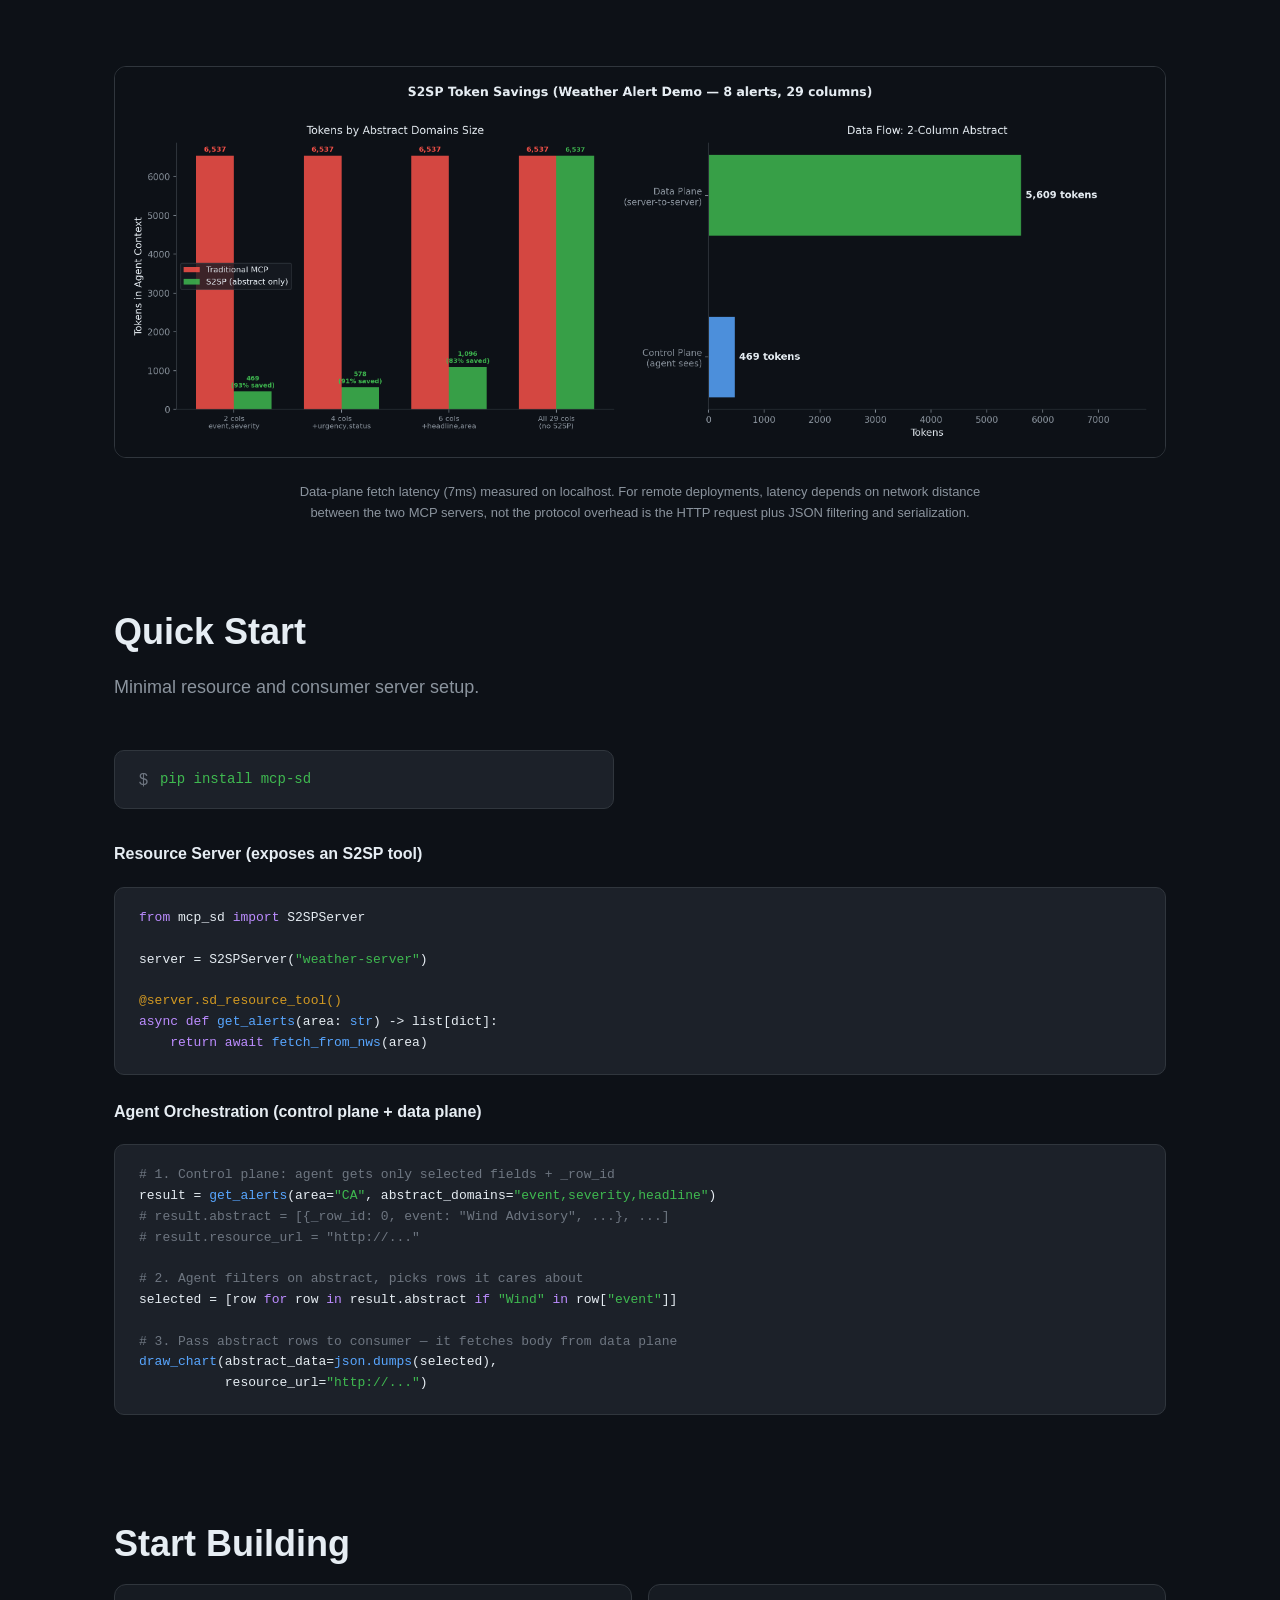
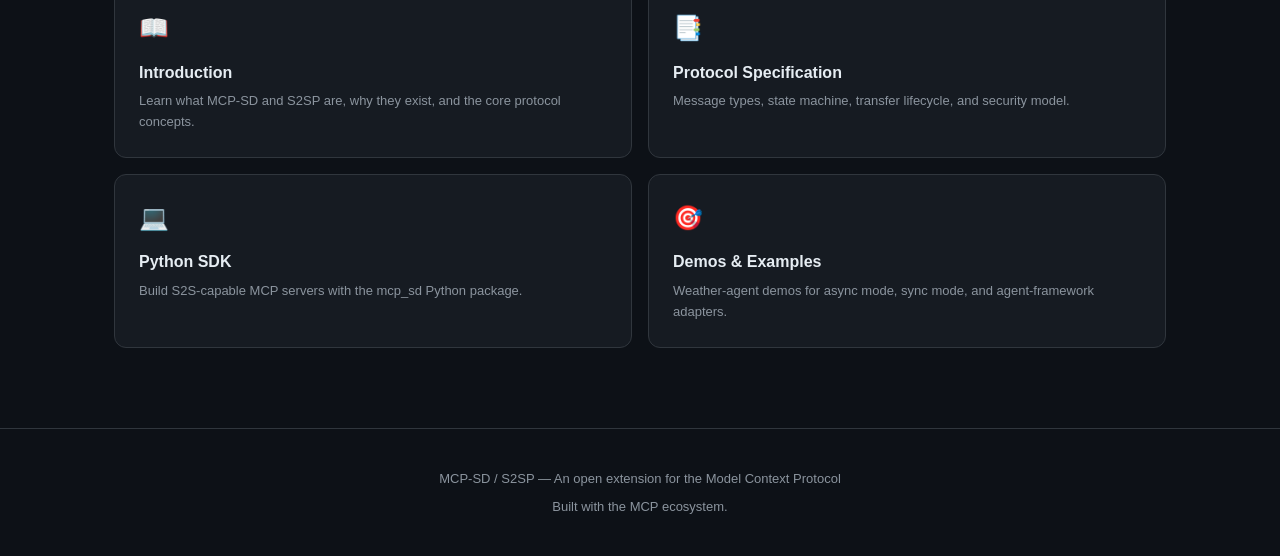
==== commit 28a58f08: "Align MCP-SD website claims and docs" ====
--- a/index.html
+++ b/index.html
@@ -3,7 +3,7 @@
 <head>
     <meta charset="UTF-8">
     <meta name="viewport" content="width=device-width, initial-scale=1.0">
-    <title>S2SP Protocol - Server-to-Server Data Transfer for MCP</title>
+    <title>MCP-SD — Selective Disclosure for MCP (S2SP reference implementation)</title>
     <link rel="stylesheet" href="css/style.css">
 </head>
 <body>
@@ -12,18 +12,19 @@
 <nav class="nav">
     <div class="nav-inner">
         <a href="index.html" class="nav-logo">
-            <img src="images/s2sp_icon.png" class="logo-icon" alt="S2SP">
-            S2SP Protocol
+            <img src="images/s2sp_icon.png" class="logo-icon" alt="MCP-SD">
+            MCP-SD <span class="nav-sub">/ S2SP</span>
         </a>
         <ul class="nav-links">
             <li><a href="index.html" class="active">Home</a></li>
             <li><a href="docs/introduction.html">Docs</a></li>
+            <li><a href="docs/when-to-use.html">When to Use</a></li>
             <li><a href="docs/protocol.html">Protocol</a></li>
             <li><a href="docs/sdk.html">SDK</a></li>
             <li><a href="docs/demos.html">Demos</a></li>
         </ul>
         <div class="nav-right">
-            <a href="https://github.com/s2sp-protocol/python-sdk" class="btn-github">
+            <a href="https://github.com/mcp-sd/python-sdk" class="btn-github">
                 <svg width="16" height="16" viewBox="0 0 16 16" fill="currentColor"><path d="M8 0C3.58 0 0 3.58 0 8c0 3.54 2.29 6.53 5.47 7.59.4.07.55-.17.55-.38 0-.19-.01-.82-.01-1.49-2.01.37-2.53-.49-2.69-.94-.09-.23-.48-.94-.82-1.13-.28-.15-.68-.52-.01-.53.63-.01 1.08.58 1.23.82.72 1.21 1.87.87 2.33.66.07-.52.28-.87.51-1.07-1.78-.2-3.64-.89-3.64-3.95 0-.87.31-1.59.82-2.15-.08-.2-.36-1.02.08-2.12 0 0 .67-.21 2.2.82.64-.18 1.32-.27 2-.27.68 0 1.36.09 2 .27 1.53-1.04 2.2-.82 2.2-.82.44 1.1.16 1.92.08 2.12.51.56.82 1.27.82 2.15 0 3.07-1.87 3.75-3.65 3.95.29.25.54.73.54 1.48 0 1.07-.01 1.93-.01 2.2 0 .21.15.46.55.38A8.013 8.013 0 0016 8c0-4.42-3.58-8-8-8z"/></svg>
                 GitHub
             </a>
@@ -33,16 +34,52 @@
 
 <!-- Hero -->
 <section class="hero">
-    <div class="hero-badge">Open Protocol for MCP</div>
-    <h1>Server-to-Server Data Transfer for MCP</h1>
+    <div class="hero-badge">Selective Disclosure for MCP</div>
+    <h1>MCP-SD: Selective Disclosure for Tool Calls</h1>
     <p class="subtitle">
-        S2SP enables direct data transfer between MCP servers without passing data through the agent's context window &mdash; saving tokens, reducing latency, and preserving agent control.
+        <strong>MCP-SD</strong> is a protocol pattern that lets an agent select which <em>attributes</em> of a tool result enter the LLM &mdash; the rest stays out.
+        <strong>S2SP</strong> is its reference implementation, adding a Direct Data Interface (DDI) so the withheld body flows server-to-server in async mode or through the agent SDK out-of-band in sync mode.
     </p>
     <div class="hero-buttons">
         <a href="docs/introduction.html" class="btn-primary">Get Started</a>
         <a href="docs/protocol.html" class="btn-secondary">Read the Spec</a>
     </div>
-    <img src="images/hero_diagram.png" alt="S2SP Protocol Diagram" class="hero-diagram">
+    <svg class="hero-diagram" viewBox="0 0 760 280" xmlns="http://www.w3.org/2000/svg" role="img" aria-label="S2SP with DDI data plane">
+        <defs>
+            <marker id="hero-arr-dash" markerWidth="10" markerHeight="10" refX="8" refY="3" orient="auto">
+                <path d="M0,0 L0,6 L9,3 z" fill="#58a6ff"/>
+            </marker>
+            <marker id="hero-arr-green" markerWidth="11" markerHeight="11" refX="9" refY="4" orient="auto">
+                <path d="M0,0 L0,8 L10,4 z" fill="#3fb950"/>
+            </marker>
+        </defs>
+
+        <!-- Agent (top center) -->
+        <rect x="310" y="20" width="140" height="70" rx="10" fill="#0d1117" stroke="#58a6ff" stroke-width="2"/>
+        <text x="380" y="50" text-anchor="middle" font-family="sans-serif" font-size="16" font-weight="700" fill="#58a6ff">Agent</text>
+        <text x="380" y="72" text-anchor="middle" font-family="sans-serif" font-size="11" fill="#8b949e">control plane</text>
+
+        <!-- Resource Server -->
+        <rect x="80" y="180" width="160" height="70" rx="10" fill="#0d1117" stroke="#3fb950" stroke-width="2"/>
+        <text x="160" y="210" text-anchor="middle" font-family="sans-serif" font-size="14" font-weight="700" fill="#3fb950">Resource Server</text>
+        <text x="160" y="230" text-anchor="middle" font-family="sans-serif" font-size="11" fill="#8b949e">caches body</text>
+
+        <!-- Consumer Server -->
+        <rect x="520" y="180" width="160" height="70" rx="10" fill="#0d1117" stroke="#d29922" stroke-width="2"/>
+        <text x="600" y="210" text-anchor="middle" font-family="sans-serif" font-size="14" font-weight="700" fill="#d29922">Consumer Server</text>
+        <text x="600" y="230" text-anchor="middle" font-family="sans-serif" font-size="11" fill="#8b949e">merges + processes</text>
+
+        <!-- Control-plane dashed lines -->
+        <line x1="320" y1="92" x2="220" y2="178" stroke="#58a6ff" stroke-width="1.6" stroke-dasharray="5 4" marker-end="url(#hero-arr-dash)"/>
+        <line x1="440" y1="92" x2="540" y2="178" stroke="#58a6ff" stroke-width="1.6" stroke-dasharray="5 4" marker-end="url(#hero-arr-dash)"/>
+        <text x="218" y="140" text-anchor="end" font-family="sans-serif" font-size="11" fill="#58a6ff" font-style="italic">abstract</text>
+        <text x="542" y="140" text-anchor="start" font-family="sans-serif" font-size="11" fill="#58a6ff" font-style="italic">abstract + resource_url</text>
+
+        <!-- DDI data-plane arrow -->
+        <line x1="240" y1="218" x2="518" y2="218" stroke="#3fb950" stroke-width="2.6" marker-end="url(#hero-arr-green)"/>
+        <text x="380" y="205" text-anchor="middle" font-family="sans-serif" font-size="13" font-weight="700" fill="#3fb950">DDI &mdash; data plane</text>
+        <text x="380" y="240" text-anchor="middle" font-family="monospace" font-size="11" fill="#3fb950">POST /s2sp/data/{token}</text>
+    </svg>
 </section>
 
 <!-- Stats (measured from weather alert demo: 8 alerts, 29 columns) -->
@@ -57,43 +94,393 @@
             <div class="stat-label">Data-plane fetch (localhost)</div>
         </div>
         <div class="stat-item">
-            <div class="stat-value" style="color: var(--purple);">100%</div>
-            <div class="stat-label">MCP backward compatible</div>
-        </div>
-    </div>
-</section>
-
-<!-- What is S2SP -->
+            <div class="stat-value" style="color: var(--purple);">MCP</div>
+            <div class="stat-label">No MCP spec changes required</div>
+        </div>
+    </div>
+</section>
+
+<!-- What is MCP-SD / S2SP -->
 <section class="section">
-    <h2 class="section-title">What is the S2SP Protocol?</h2>
+    <h2 class="section-title">MCP-SD and S2SP</h2>
     <p class="section-subtitle">
-        S2SP (Server-to-Server Protocol) is an open protocol extension for MCP that enables direct data transfer between MCP servers, orchestrated by the AI agent.
+        Two features of the protocol: one for <em>what</em> the LLM sees, one for <em>where</em> the rest goes.
     </p>
 
-    <p style="color: var(--text-secondary); margin-bottom: 24px; max-width: 700px; line-height: 1.7;">
-        Think of S2SP like a <strong style="color: var(--text-primary);">direct pipeline between servers</strong>. Just as you wouldn't route a file transfer through your brain when copying between two USB drives, S2SP lets MCP servers exchange data directly &mdash; while the agent stays in control of <em>what</em> moves <em>where</em>.
+    <div class="twolayer-grid">
+        <div class="twolayer-card">
+            <h3 style="color: var(--blue);">MCP-SD</h3>
+            <p class="twolayer-tagline">Selective Disclosure for MCP</p>
+            <ul class="twolayer-list">
+                <li>Any MCP tool returning tabular data can expose an <code>abstract_domains</code> parameter.</li>
+                <li>The agent names the columns it needs; the remainder is withheld from the LLM within the same call.</li>
+                <li>Shrinks per-turn LLM context by disclosing only the attributes the agent declares.</li>
+                <li>Operates at the control plane, independent of how the withheld body is delivered.</li>
+            </ul>
+        </div>
+        <div class="twolayer-card">
+            <h3 style="color: var(--green);">S2SP</h3>
+            <p class="twolayer-tagline">Server-to-Server Protocol with a Direct Data Interface</p>
+            <ul class="twolayer-list">
+                <li>Operates at the data plane &mdash; delivers withheld columns via a dedicated <strong>DDI</strong> (Direct Data Interface).</li>
+                <li>Body cached behind a presigned URL (256-bit token, single-use, 10-min TTL).</li>
+                <li>Two modes: <strong>async</strong> (direct server-to-server) and <strong>sync</strong> (through the agent's DDI out-of-band).</li>
+                <li>Reference Python SDK: <code>mcp_sd</code>, with server decorators, data-plane helpers, and agent adapters.</li>
+            </ul>
+        </div>
+    </div>
+
+    <svg class="how-diagram" viewBox="0 0 1000 440" xmlns="http://www.w3.org/2000/svg" role="img" aria-label="Without S2SP vs With S2SP">
+        <defs>
+            <marker id="hw-arr-red" markerWidth="11" markerHeight="11" refX="9" refY="4" orient="auto">
+                <path d="M0,0 L0,8 L10,4 z" fill="#f85149"/>
+            </marker>
+            <marker id="hw-arr-dash" markerWidth="10" markerHeight="10" refX="8" refY="3" orient="auto">
+                <path d="M0,0 L0,6 L9,3 z" fill="#58a6ff"/>
+            </marker>
+            <marker id="hw-arr-green" markerWidth="11" markerHeight="11" refX="9" refY="4" orient="auto">
+                <path d="M0,0 L0,8 L10,4 z" fill="#3fb950"/>
+            </marker>
+        </defs>
+
+        <!-- Outer frame -->
+        <rect x="4" y="4" width="992" height="432" rx="14" fill="#0d1117" stroke="#30363d" stroke-width="1"/>
+
+        <!-- Divider + VS label -->
+        <line x1="500" y1="40" x2="500" y2="400" stroke="#30363d" stroke-width="1" stroke-dasharray="4 4"/>
+        <text x="500" y="34" text-anchor="middle" font-family="sans-serif" font-size="14" fill="#6e7681" font-style="italic">vs</text>
+
+        <!-- ===== LEFT: Without MCP-SD ===== -->
+        <text x="250" y="56" text-anchor="middle" font-family="sans-serif" font-size="18" font-weight="700" fill="#f85149">Without MCP-SD</text>
+
+        <!-- Weather Server -->
+        <rect x="30" y="170" width="120" height="80" rx="10" fill="#0d1117" stroke="#3fb950" stroke-width="2"/>
+        <text x="90" y="205" text-anchor="middle" font-family="sans-serif" font-size="14" font-weight="700" fill="#3fb950">Weather</text>
+        <text x="90" y="224" text-anchor="middle" font-family="sans-serif" font-size="14" font-weight="700" fill="#3fb950">Server</text>
+
+        <!-- Agent (middle) -->
+        <rect x="200" y="170" width="120" height="80" rx="10" fill="#0d1117" stroke="#58a6ff" stroke-width="2"/>
+        <text x="260" y="205" text-anchor="middle" font-family="sans-serif" font-size="16" font-weight="700" fill="#58a6ff">Agent</text>
+        <text x="260" y="227" text-anchor="middle" font-family="sans-serif" font-size="11" fill="#8b949e">LLM</text>
+
+        <!-- Stats Server -->
+        <rect x="370" y="170" width="120" height="80" rx="10" fill="#0d1117" stroke="#d29922" stroke-width="2"/>
+        <text x="430" y="205" text-anchor="middle" font-family="sans-serif" font-size="14" font-weight="700" fill="#d29922">Stats</text>
+        <text x="430" y="224" text-anchor="middle" font-family="sans-serif" font-size="14" font-weight="700" fill="#d29922">Server</text>
+
+        <!-- Red arrows -->
+        <line x1="150" y1="210" x2="196" y2="210" stroke="#f85149" stroke-width="2.5" marker-end="url(#hw-arr-red)"/>
+        <line x1="320" y1="210" x2="366" y2="210" stroke="#f85149" stroke-width="2.5" marker-end="url(#hw-arr-red)"/>
+
+        <!-- Left captions -->
+        <text x="250" y="305" text-anchor="middle" font-family="sans-serif" font-size="14" fill="#f85149" font-weight="600">All 30 columns flow through agent</text>
+        <text x="250" y="340" text-anchor="middle" font-family="sans-serif" font-size="13" fill="#8b949e">6,537 tokens in measured demo</text>
+
+        <!-- ===== RIGHT: With MCP-SD (S2SP) ===== -->
+        <text x="750" y="56" text-anchor="middle" font-family="sans-serif" font-size="18" font-weight="700" fill="#3fb950">With MCP-SD (S2SP)</text>
+
+        <!-- Agent (top center) -->
+        <rect x="690" y="80" width="140" height="80" rx="10" fill="#0d1117" stroke="#58a6ff" stroke-width="2"/>
+        <text x="760" y="115" text-anchor="middle" font-family="sans-serif" font-size="16" font-weight="700" fill="#58a6ff">Agent</text>
+        <text x="760" y="137" text-anchor="middle" font-family="sans-serif" font-size="11" fill="#8b949e">LLM</text>
+
+        <!-- Weather Server (bottom left) -->
+        <rect x="540" y="220" width="140" height="80" rx="10" fill="#0d1117" stroke="#3fb950" stroke-width="2"/>
+        <text x="610" y="255" text-anchor="middle" font-family="sans-serif" font-size="14" font-weight="700" fill="#3fb950">Weather</text>
+        <text x="610" y="274" text-anchor="middle" font-family="sans-serif" font-size="14" font-weight="700" fill="#3fb950">Server</text>
+
+        <!-- Stats Server (bottom right) -->
+        <rect x="840" y="220" width="140" height="80" rx="10" fill="#0d1117" stroke="#d29922" stroke-width="2"/>
+        <text x="910" y="255" text-anchor="middle" font-family="sans-serif" font-size="14" font-weight="700" fill="#d29922">Stats</text>
+        <text x="910" y="274" text-anchor="middle" font-family="sans-serif" font-size="14" font-weight="700" fill="#d29922">Server</text>
+
+        <!-- Control-plane dashed arrows: Agent -> Weather, Agent -> Stats -->
+        <line x1="700" y1="160" x2="625" y2="218" stroke="#58a6ff" stroke-width="1.6" stroke-dasharray="5 4" marker-end="url(#hw-arr-dash)"/>
+        <line x1="820" y1="160" x2="895" y2="218" stroke="#58a6ff" stroke-width="1.6" stroke-dasharray="5 4" marker-end="url(#hw-arr-dash)"/>
+
+        <text x="625" y="185" text-anchor="end" font-family="sans-serif" font-size="11" fill="#58a6ff" font-style="italic">abstract</text>
+        <text x="625" y="199" text-anchor="end" font-family="sans-serif" font-size="11" fill="#58a6ff" font-style="italic">domains only</text>
+
+        <text x="895" y="185" text-anchor="start" font-family="sans-serif" font-size="11" fill="#58a6ff" font-style="italic">abstract +</text>
+        <text x="895" y="199" text-anchor="start" font-family="sans-serif" font-size="11" fill="#58a6ff" font-style="italic">resource_url</text>
+
+        <!-- DDI arrow: Stats -> Weather (data plane) -->
+        <line x1="840" y1="268" x2="682" y2="268" stroke="#3fb950" stroke-width="2.6" marker-end="url(#hw-arr-green)"/>
+        <text x="760" y="252" text-anchor="middle" font-family="sans-serif" font-size="13" font-weight="700" fill="#3fb950">DDI</text>
+        <text x="760" y="290" text-anchor="middle" font-family="monospace" font-size="11" fill="#3fb950">POST /s2sp/data/{token}</text>
+
+        <!-- Right captions -->
+        <text x="750" y="340" text-anchor="middle" font-family="sans-serif" font-size="13" fill="#8b949e">Body flows server-to-server over the DDI (data plane)</text>
+        <text x="750" y="378" text-anchor="middle" font-family="sans-serif" font-size="13" fill="#3fb950" font-weight="700">Agent sees 469 tokens with 2 columns  |  Body stays out of LLM</text>
+    </svg>
+</section>
+
+<!-- Two Transfer Modes -->
+<section class="section" style="padding-top: 0;">
+    <h2 class="section-title">Two Transfer Modes</h2>
+    <p class="section-subtitle">
+        S2SP supports two data-plane strategies. Both keep body data out of the LLM context &mdash; they differ in <em>where</em> the body lives in transit.
     </p>
 
-    <img src="images/how_it_works.png" alt="How S2S Works" class="how-image" style="max-width: 100%;">
+    <div class="modes-grid">
+        <!-- ===== ASYNC MODE ===== -->
+        <div class="mode-card">
+            <div class="mode-header">
+                <span class="mode-badge" style="background: rgba(63,185,80,0.15); color: var(--green); border-color: rgba(63,185,80,0.35);">Default</span>
+                <h3>Async Mode</h3>
+            </div>
+            <p class="mode-tagline">Body cached on the resource server. The consumer pulls it over the <strong>DDI (Direct Data Interface)</strong> &mdash; a dedicated server-to-server HTTP channel. <strong>The agent process never touches the body.</strong></p>
+
+            <svg class="mode-diagram" viewBox="0 0 520 340" xmlns="http://www.w3.org/2000/svg" role="img" aria-label="Async mode diagram">
+                <defs>
+                    <marker id="arr-dash-green" markerWidth="10" markerHeight="10" refX="8" refY="3" orient="auto">
+                        <path d="M0,0 L0,6 L9,3 z" fill="#8b949e"/>
+                    </marker>
+                    <marker id="arr-solid-green" markerWidth="11" markerHeight="11" refX="9" refY="4" orient="auto">
+                        <path d="M0,0 L0,8 L10,4 z" fill="#3fb950"/>
+                    </marker>
+                </defs>
+
+                <!-- Agent (top center) -->
+                <rect x="190" y="20" width="140" height="70" rx="10" fill="#0d1117" stroke="#58a6ff" stroke-width="2"/>
+                <text x="260" y="50" text-anchor="middle" font-family="sans-serif" font-size="16" font-weight="600" fill="#58a6ff">Agent</text>
+                <text x="260" y="72" text-anchor="middle" font-family="sans-serif" font-size="11" fill="#8b949e">LLM (abstract only)</text>
+
+                <!-- Weather Server (bottom left) -->
+                <rect x="30" y="230" width="150" height="70" rx="10" fill="#0d1117" stroke="#3fb950" stroke-width="2"/>
+                <text x="105" y="260" text-anchor="middle" font-family="sans-serif" font-size="15" font-weight="600" fill="#3fb950">Resource Server</text>
+                <text x="105" y="280" text-anchor="middle" font-family="sans-serif" font-size="11" fill="#8b949e">caches body</text>
+
+                <!-- Consumer (bottom right) -->
+                <rect x="340" y="230" width="150" height="70" rx="10" fill="#0d1117" stroke="#d29922" stroke-width="2"/>
+                <text x="415" y="260" text-anchor="middle" font-family="sans-serif" font-size="15" font-weight="600" fill="#d29922">Consumer Server</text>
+                <text x="415" y="280" text-anchor="middle" font-family="sans-serif" font-size="11" fill="#8b949e">merges + processes</text>
+
+                <!-- Control-plane lines (dashed) -->
+                <line x1="200" y1="92" x2="130" y2="228" stroke="#8b949e" stroke-width="1.5" stroke-dasharray="5 4" marker-end="url(#arr-dash-green)"/>
+                <line x1="320" y1="92" x2="390" y2="228" stroke="#8b949e" stroke-width="1.5" stroke-dasharray="5 4" marker-end="url(#arr-dash-green)"/>
+
+                <text x="118" y="150" text-anchor="end" font-family="sans-serif" font-size="11" fill="#8b949e" font-style="italic">abstract</text>
+                <text x="118" y="164" text-anchor="end" font-family="sans-serif" font-size="11" fill="#8b949e" font-style="italic">+ resource_url</text>
+
+                <text x="405" y="150" text-anchor="start" font-family="sans-serif" font-size="11" fill="#8b949e" font-style="italic">abstract +</text>
+                <text x="405" y="164" text-anchor="start" font-family="sans-serif" font-size="11" fill="#8b949e" font-style="italic">resource_url</text>
+
+                <!-- Data-plane line (solid green, server-to-server) -->
+                <line x1="340" y1="270" x2="182" y2="270" stroke="#3fb950" stroke-width="2.2" marker-end="url(#arr-solid-green)"/>
+                <text x="260" y="254" text-anchor="middle" font-family="sans-serif" font-size="12" font-weight="700" fill="#3fb950">DDI</text>
+                <text x="260" y="266" text-anchor="middle" font-family="monospace" font-size="10" fill="#3fb950">POST /s2sp/data/{token}</text>
+                <text x="260" y="320" text-anchor="middle" font-family="sans-serif" font-size="11" fill="#3fb950" font-weight="600">DDI &mdash; direct server-to-server, bypasses agent entirely</text>
+            </svg>
+
+            <ul class="mode-list">
+                <li><strong>Body location:</strong> cached on resource server</li>
+                <li><strong>DDI path:</strong> direct HTTP, server &rarr; server</li>
+                <li><strong>Agent process sees body:</strong> no</li>
+                <li><strong>Best for:</strong> large payloads, multi-hop pipelines, when servers can reach each other</li>
+            </ul>
+        </div>
+
+        <!-- ===== SYNC MODE ===== -->
+        <div class="mode-card">
+            <div class="mode-header">
+                <span class="mode-badge" style="background: rgba(88,166,255,0.15); color: var(--blue); border-color: rgba(88,166,255,0.35);">Fallback</span>
+                <h3>Sync Mode</h3>
+            </div>
+            <p class="mode-tagline">The agent process uses an SDK layer: the LLM sees the abstract only, while the DDI buffer carries the body out-of-band. Abstract and body stay separate before the consumer call.</p>
+
+            <svg class="mode-diagram" viewBox="0 0 640 330" xmlns="http://www.w3.org/2000/svg" role="img" aria-label="Sync mode with Control and Data domains">
+                <defs>
+                    <marker id="sync-arr-blue" markerWidth="11" markerHeight="11" refX="9" refY="4" orient="auto">
+                        <path d="M0,0 L0,8 L10,4 z" fill="#58a6ff"/>
+                    </marker>
+                    <marker id="sync-arr-purple" markerWidth="11" markerHeight="11" refX="9" refY="4" orient="auto">
+                        <path d="M0,0 L0,8 L10,4 z" fill="#bc8cff"/>
+                    </marker>
+                </defs>
+
+                <!-- Agent Process (outer container) -->
+                <rect x="170" y="20" width="300" height="260" rx="12" fill="#0d1117" stroke="#58a6ff" stroke-width="2"/>
+                <text x="320" y="42" text-anchor="middle" font-family="sans-serif" font-size="14" font-weight="700" fill="#58a6ff">Agent Process</text>
+
+                <!-- ===== LLM Context ===== -->
+                <rect x="185" y="55" width="270" height="80" rx="8" fill="#161b22" stroke="#58a6ff" stroke-width="1.2" stroke-dasharray="5 3"/>
+                <text x="320" y="72" text-anchor="middle" font-family="sans-serif" font-size="10" font-weight="700" letter-spacing="1.8" fill="#58a6ff">LLM CONTEXT</text>
+                <rect x="255" y="82" width="130" height="45" rx="6" fill="#0d1117" stroke="#58a6ff" stroke-width="1"/>
+                <text x="320" y="103" text-anchor="middle" font-family="sans-serif" font-size="13" font-weight="700" fill="#58a6ff">LLM</text>
+                <text x="320" y="119" text-anchor="middle" font-family="sans-serif" font-size="10" fill="#8b949e">abstract only</text>
+
+                <!-- ===== SDK Buffer ===== -->
+                <rect x="185" y="150" width="270" height="110" rx="8" fill="#161b22" stroke="#bc8cff" stroke-width="1.2" stroke-dasharray="5 3"/>
+                <text x="320" y="167" text-anchor="middle" font-family="sans-serif" font-size="10" font-weight="700" letter-spacing="1.8" fill="#bc8cff">SDK BUFFER</text>
+                <rect x="240" y="180" width="160" height="62" rx="6" fill="#0d1117" stroke="#bc8cff" stroke-width="1"/>
+                <text x="320" y="206" text-anchor="middle" font-family="sans-serif" font-size="14" font-weight="700" fill="#bc8cff">DDI</text>
+                <text x="320" y="226" text-anchor="middle" font-family="sans-serif" font-size="10" fill="#8b949e">Direct Data Interface</text>
+
+                <!-- Resource Server (left) -->
+                <rect x="10" y="115" width="130" height="90" rx="10" fill="#0d1117" stroke="#3fb950" stroke-width="2"/>
+                <text x="75" y="150" text-anchor="middle" font-family="sans-serif" font-size="14" font-weight="700" fill="#3fb950">Resource</text>
+                <text x="75" y="168" text-anchor="middle" font-family="sans-serif" font-size="14" font-weight="700" fill="#3fb950">Server</text>
+                <text x="75" y="188" text-anchor="middle" font-family="sans-serif" font-size="10" fill="#8b949e">returns inline</text>
+
+                <!-- Consumer Server (right) -->
+                <rect x="500" y="115" width="130" height="90" rx="10" fill="#0d1117" stroke="#d29922" stroke-width="2"/>
+                <text x="565" y="150" text-anchor="middle" font-family="sans-serif" font-size="14" font-weight="700" fill="#d29922">Consumer</text>
+                <text x="565" y="168" text-anchor="middle" font-family="sans-serif" font-size="14" font-weight="700" fill="#d29922">Server</text>
+                <text x="565" y="188" text-anchor="middle" font-family="sans-serif" font-size="10" fill="#8b949e">merges + processes</text>
+
+                <!-- Resource → Control (abstract) -->
+                <line x1="140" y1="138" x2="183" y2="100" stroke="#58a6ff" stroke-width="2" marker-end="url(#sync-arr-blue)"/>
+                <text x="160" y="94" text-anchor="middle" font-family="sans-serif" font-size="10" font-weight="600" fill="#58a6ff">abstract</text>
+
+                <!-- Resource → Data (body) -->
+                <line x1="140" y1="182" x2="183" y2="210" stroke="#bc8cff" stroke-width="2" marker-end="url(#sync-arr-purple)"/>
+                <text x="160" y="232" text-anchor="middle" font-family="sans-serif" font-size="10" font-weight="600" fill="#bc8cff">body inline</text>
+
+                <!-- Control → Consumer (abstract) -->
+                <line x1="457" y1="100" x2="500" y2="138" stroke="#58a6ff" stroke-width="2" marker-end="url(#sync-arr-blue)"/>
+                <text x="480" y="94" text-anchor="middle" font-family="sans-serif" font-size="10" font-weight="600" fill="#58a6ff">abstract</text>
+
+                <!-- Data → Consumer (body via DDI) -->
+                <line x1="457" y1="210" x2="500" y2="182" stroke="#bc8cff" stroke-width="2" marker-end="url(#sync-arr-purple)"/>
+                <text x="480" y="232" text-anchor="middle" font-family="sans-serif" font-size="10" font-weight="600" fill="#bc8cff">body (via DDI)</text>
+
+                <!-- Caption -->
+                <text x="320" y="310" text-anchor="middle" font-family="sans-serif" font-size="11" fill="#bc8cff" font-weight="600">data plane &mdash; body transits the SDK buffer, not the LLM context</text>
+            </svg>
+
+            <ul class="mode-list">
+                <li><strong>Abstract path:</strong> resource &rarr; LLM context &rarr; consumer arguments</li>
+                <li><strong>Body path:</strong> resource &rarr; SDK buffer &rarr; consumer arguments</li>
+                <li><strong>LLM sees body:</strong> no, when the agent uses the S2SP dispatcher correctly</li>
+                <li><strong>Best for:</strong> firewalled servers, single-hop workflows, local dev</li>
+            </ul>
+        </div>
+    </div>
+
+    <aside class="analogy-note">
+        <div class="analogy-title">Why &ldquo;DDI&rdquo;?</div>
+        <p>
+            The Direct Data Interface mirrors a familiar pattern from computer architecture:
+            a dedicated point-to-point link that carries routine I/O between components so
+            the processor core never has to spend cycles on it (see, for example,
+            <a href="https://en.wikipedia.org/wiki/Direct_Media_Interface" target="_blank" rel="noopener">DMI</a>).
+            S2SP applies the same idea at the agent layer. The DDI is the protocol&rsquo;s
+            data plane &mdash; it can run directly between two MCP servers (async) or
+            through the agent process (sync), but in either shape it carries bulk body
+            data without ever touching the LLM&rsquo;s reasoning context. The LLM stays
+            focused on decisions; the DDI carries the bytes.
+        </p>
+    </aside>
+
+    <div class="mode-compare">
+        <div class="mode-compare-cell">
+            <div class="mode-compare-key">Key invariant</div>
+            <div>In both modes the LLM context sees only the abstract columns the agent selected &mdash; token savings are identical.</div>
+        </div>
+        <div class="mode-compare-cell">
+            <div class="mode-compare-key">What differs</div>
+            <div>Where the <strong>DDI</strong> runs: directly between servers (async) or through the agent process (sync). Either way, it skips the LLM.</div>
+        </div>
+        <div class="mode-compare-cell">
+            <div class="mode-compare-key">Pick sync when</div>
+            <div>The consumer can't reach the resource server over HTTP (NAT, firewall, mTLS boundary).</div>
+        </div>
+    </div>
+</section>
+
+<!-- MCP-SD vs Progressive Disclosure -->
+<section class="section" style="padding-top: 0;">
+    <h2 class="section-title">MCP-SD vs. Progressive Disclosure</h2>
+    <p class="section-subtitle">
+        Several recent designs apply <em>progressive disclosure</em> to MCP. MCP-SD addresses a different axis &mdash; <strong>selective disclosure</strong> &mdash; and composes with the others instead of competing with them.
+    </p>
+
+    <div class="disclosure-intro">
+        <div class="disclosure-axis">
+            <div class="disclosure-axis-label">Progressive Disclosure</div>
+            <div class="disclosure-axis-body">
+                <strong>Time-axis staging:</strong> reveal a summary first, then more detail on demand. The agent pays one extra inference round-trip to <em>unlock</em> deeper layers. Used by Claude Skills and the MCP Progressive Disclosure extension.
+            </div>
+        </div>
+        <div class="disclosure-axis">
+            <div class="disclosure-axis-label">Selective Disclosure</div>
+            <div class="disclosure-axis-body">
+                <strong>Dimension-axis picking:</strong> the agent names exactly which <em>attributes</em> it wants to see and hides the rest. No extra round-trip &mdash; selection happens in the same call, so the agent never has to spend an inference unlocking more detail.
+            </div>
+        </div>
+    </div>
+
+    <div class="disclosure-formula">
+        <code><span style="color: var(--blue);">MCP-SD</span> = Selective Disclosure (control plane)<br><span style="color: var(--green);">S2SP</span> = MCP-SD + Server-to-Server Data Plane via DDI</code>
+    </div>
+
+    <h3 class="disclosure-subtitle">Where each design operates in the MCP pipe</h3>
+    <div class="disclosure-table-wrap">
+        <table class="disclosure-table">
+            <thead>
+                <tr>
+                    <th>Scheme</th>
+                    <th>Disclosure type</th>
+                    <th>What's disclosed</th>
+                    <th>When LLM sees it</th>
+                    <th>Extra round-trips</th>
+                </tr>
+            </thead>
+            <tbody>
+                <tr>
+                    <td><strong>Claude Skills</strong></td>
+                    <td>Progressive</td>
+                    <td>Skill content (SKILL.md + scripts)</td>
+                    <td>After model names the skill</td>
+                    <td>+1 per first use</td>
+                </tr>
+                <tr>
+                    <td><strong>MCP Progressive Disclosure</strong></td>
+                    <td>Progressive</td>
+                    <td>Full tool schema / inputSchema</td>
+                    <td>After <code>resources/read</code> fetch</td>
+                    <td>+1 per tool first use</td>
+                </tr>
+                <tr class="highlight-row">
+                    <td><strong>MCP-SD</strong><br><span class="muted">(impl: S2SP)</span></td>
+                    <td><strong>Selective</strong> + data-plane delegation</td>
+                    <td>Selected columns in LLM; body stays out</td>
+                    <td>Same call; body stays out of LLM when S2SP routing is used</td>
+                    <td><strong>0</strong></td>
+                </tr>
+            </tbody>
+        </table>
+    </div>
+
+    <div class="disclosure-takeaway">
+        <div class="disclosure-takeaway-title">What makes MCP-SD different</div>
+        <ul>
+            <li><strong>Different axis.</strong> Progressive disclosure stages <em>when</em> data arrives; selective disclosure chooses <em>which dimensions</em> arrive. Both are valid, and MCP-SD targets the under-addressed one.</li>
+            <li><strong>No extra round-trip.</strong> Selection happens in the same tool call (<code>abstract_domains=&quot;event,severity&quot;</code>). The agent doesn't have to spend an inference to decide <em>"should I unlock more?"</em> &mdash; it declares its attribute needs up front.</li>
+            <li><strong>Data-plane offload</strong> (S2SP implementation). On top of selection, body data is delegated to the DDI so async mode keeps it out of the agent process and sync mode keeps it out of the LLM when the dispatcher is installed.</li>
+            <li><strong>Composable, not competitive.</strong> Run Skills + MCP-SD together: Skills trims the capability surface the LLM sees, MCP-SD trims the payload surface. They solve disjoint problems.</li>
+        </ul>
+    </div>
 </section>
 
 <!-- Why S2SP -->
 <section class="section" style="padding-top: 0;">
     <h2 class="section-title">Why does S2SP matter?</h2>
     <p class="section-subtitle">
-        Current MCP forces all data through the agent. S2SP fixes this.
+        Current MCP workflows often route full tool results through the agent. S2SP offers a selective-disclosure path for tabular results.
     </p>
 
     <div class="features-grid">
         <div class="feature-card">
             <div class="feature-icon" style="background: rgba(63,185,80,0.15); color: var(--green);">$</div>
             <h3>Eliminate Token Waste</h3>
-            <p>A 50K-row CSV transfer consumes ~500K tokens through the agent. With S2SP: zero data tokens. Only small control messages pass through the agent.</p>
+            <p>In the weather-alert demo, a 2-column abstract used 469 tokens instead of 6,537 for the full 29-column result. Actual savings depend on row count, column count, and selected abstract fields.</p>
         </div>
         <div class="feature-card">
             <div class="feature-icon" style="background: rgba(88,166,255,0.15); color: var(--blue);">&#9889;</div>
-            <h3>Sub-12ms Transfers</h3>
-            <p>Benchmarked 6&ndash;11ms mean latency for transfers up to 5MB. Data flows directly via HTTP, bypassing LLM inference entirely.</p>
+            <h3>Measured Local Fetch</h3>
+            <p>The demo's data-plane fetch completed in 7ms on localhost. Remote latency depends on the network path between the MCP servers.</p>
         </div>
         <div class="feature-card">
             <div class="feature-icon" style="background: rgba(188,140,255,0.15); color: var(--purple);">&#128274;</div>
@@ -102,18 +489,18 @@
         </div>
         <div class="feature-card">
             <div class="feature-icon" style="background: rgba(210,153,34,0.15); color: var(--orange);">&#128295;</div>
-            <h3>Zero New Dependencies</h3>
-            <p>Built on Starlette and httpx &mdash; already dependencies of MCP. S2SP adds nothing new to your dependency tree.</p>
+            <h3>Small Dependency Set</h3>
+            <p>The SDK uses FastMCP plus common Python HTTP components: Starlette, uvicorn, httpx, pydantic, and anyio.</p>
         </div>
         <div class="feature-card">
             <div class="feature-icon" style="background: rgba(248,81,73,0.15); color: var(--red);">&#128737;</div>
-            <h3>Secure by Design</h3>
-            <p>256-bit presigned URLs &mdash; single-use, 10-min TTL. Agent-delegated authorization.</p>
+            <h3>Capability URLs</h3>
+            <p>256-bit presigned URLs are single-use and use a 10-minute TTL by default. Production deployments should use TLS and appropriate server access controls.</p>
         </div>
         <div class="feature-card">
             <div class="feature-icon" style="background: rgba(63,185,80,0.15); color: var(--green);">&#8596;</div>
-            <h3>Fully Backward Compatible</h3>
-            <p>S2SP uses existing MCP mechanisms: <code>experimental</code> capabilities, standard tools, logging notifications. No spec changes needed.</p>
+            <h3>MCP-Compatible Path</h3>
+            <p>S2SP uses standard MCP tools and JSON arguments. Traditional agents can call resource tools without <code>abstract_domains</code> and receive normal full results.</p>
         </div>
     </div>
 </section>
@@ -126,14 +513,14 @@
             <div class="usecase-icon" style="background: rgba(63,185,80,0.15); color: var(--green);">&#128202;</div>
             <div>
                 <h3>Database &rarr; Analytics Pipelines</h3>
-                <p>Transfer 50K-row query results directly from a database server to an analytics server. Agent says "analyze last month's sales" &mdash; data flows directly, results come back as a summary.</p>
+                <p>Route wide tabular query results from a database server to an analytics server. The agent can inspect selected columns, then let the consumer fetch the full selected rows.</p>
             </div>
         </div>
         <div class="usecase-item">
             <div class="usecase-icon" style="background: rgba(88,166,255,0.15); color: var(--blue);">&#128196;</div>
             <div>
-                <h3>File Processing Pipelines</h3>
-                <p>Send large files from a filesystem server to a processing server for OCR, text extraction, or image resizing &mdash; without base64-encoding megabytes into the agent's context.</p>
+                <h3>Structured API Pipelines</h3>
+                <p>Route CRM records, search results, alerts, or telemetry rows where the agent only needs a few fields to decide which rows a downstream tool should process.</p>
             </div>
         </div>
         <div class="usecase-item">
@@ -154,26 +541,26 @@
     <p style="color: var(--text-secondary); font-size: 13px; max-width: 700px; margin: 16px auto 0; text-align: center;">
         Data-plane fetch latency (7ms) measured on localhost. For remote deployments,
         latency depends on network distance between the two MCP servers, not the
-        protocol — S2SP adds no overhead beyond standard HTTP.
+        protocol overhead is the HTTP request plus JSON filtering and serialization.
     </p>
 </section>
 
 <!-- Quick Start -->
 <section class="section" style="padding-top: 0;">
     <h2 class="section-title">Quick Start</h2>
-    <p class="section-subtitle">Get up and running in minutes.</p>
+    <p class="section-subtitle">Minimal resource and consumer server setup.</p>
 
     <div class="install-block">
         <span class="dollar">$</span>
-        <code>pip install mcp-s2sp</code>
+        <code>pip install mcp-sd</code>
     </div>
 
     <h3 style="margin-top: 32px; margin-bottom: 16px; font-size: 16px; font-weight: 600;">Resource Server (exposes an S2SP tool)</h3>
-    <div class="code-block"><pre><span class="keyword">from</span> mcp_s2sp <span class="keyword">import</span> S2SPServer
+    <div class="code-block"><pre><span class="keyword">from</span> mcp_sd <span class="keyword">import</span> S2SPServer
 
 server = S2SPServer(<span class="string">"weather-server"</span>)
 
-<span class="decorator">@server.s2sp_resource_tool()</span>
+<span class="decorator">@server.sd_resource_tool()</span>
 <span class="keyword">async def</span> <span class="func">get_alerts</span>(area: <span class="func">str</span>) -> list[dict]:
     <span class="keyword">return await</span> <span class="func">fetch_from_nws</span>(area)</pre></div>
 
@@ -198,7 +585,7 @@
         <a href="docs/introduction.html" class="card-link">
             <div class="card-link-icon">&#128214;</div>
             <h3>Introduction</h3>
-            <p>Learn what S2S is, why it exists, and the core concepts behind the protocol.</p>
+            <p>Learn what MCP-SD and S2SP are, why they exist, and the core protocol concepts.</p>
         </a>
         <a href="docs/protocol.html" class="card-link">
             <div class="card-link-icon">&#128209;</div>
@@ -208,19 +595,19 @@
         <a href="docs/sdk.html" class="card-link">
             <div class="card-link-icon">&#128187;</div>
             <h3>Python SDK</h3>
-            <p>Build S2S-capable MCP servers with the mcp_s2sp Python package.</p>
+            <p>Build S2S-capable MCP servers with the mcp_sd Python package.</p>
         </a>
         <a href="docs/demos.html" class="card-link">
             <div class="card-link-icon">&#127919;</div>
             <h3>Demos &amp; Examples</h3>
-            <p>Three runnable demos: DB-to-Analytics, File Processing, CRM Sync.</p>
+            <p>Weather-agent demos for async mode, sync mode, and agent-framework adapters.</p>
         </a>
     </div>
 </section>
 
 <!-- Footer -->
 <footer class="footer">
-    <p>S2SP Protocol &mdash; An open extension for the <a href="https://modelcontextprotocol.io">Model Context Protocol</a></p>
+    <p>MCP-SD / S2SP &mdash; An open extension for the <a href="https://modelcontextprotocol.io">Model Context Protocol</a></p>
     <p style="margin-top: 8px;">Built with the MCP ecosystem.</p>
 </footer>
 
--- a/css/style.css
+++ b/css/style.css
@@ -160,10 +160,26 @@
 }
 
 .hero-diagram {
+    display: block;
+    max-width: 760px;
+    width: 100%;
+    height: auto;
+    background: var(--bg-secondary);
+    border-radius: 12px;
+    border: 1px solid var(--border);
+    margin: 40px auto 0;
+    padding: 16px;
+}
+
+.how-diagram {
+    display: block;
     max-width: 100%;
+    height: auto;
+    background: var(--bg-secondary);
     border-radius: 12px;
     border: 1px solid var(--border);
-    margin: 40px auto 0;
+    margin: 0 auto;
+    padding: 12px;
 }
 
 .hero-buttons {
@@ -565,6 +581,547 @@
     padding: 10px 16px;
     border: 1px solid var(--border);
     color: var(--text-secondary);
+}
+
+/* ---- Transfer modes section ---- */
+.modes-grid {
+    display: grid;
+    grid-template-columns: repeat(2, 1fr);
+    gap: 24px;
+}
+
+.mode-card {
+    background: var(--bg-secondary);
+    border: 1px solid var(--border);
+    border-radius: 12px;
+    padding: 28px;
+    display: flex;
+    flex-direction: column;
+}
+
+.mode-header {
+    display: flex;
+    align-items: center;
+    gap: 12px;
+    margin-bottom: 12px;
+}
+
+.mode-header h3 {
+    font-size: 22px;
+    font-weight: 700;
+}
+
+.mode-badge {
+    font-size: 11px;
+    font-weight: 600;
+    letter-spacing: 0.04em;
+    text-transform: uppercase;
+    padding: 4px 10px;
+    border-radius: 999px;
+    border: 1px solid transparent;
+}
+
+.mode-tagline {
+    font-size: 14px;
+    color: var(--text-secondary);
+    line-height: 1.55;
+    margin-bottom: 20px;
+}
+
+.mode-tagline strong {
+    color: var(--text-primary);
+}
+
+.mode-diagram {
+    width: 100%;
+    height: auto;
+    background: var(--bg-tertiary);
+    border: 1px solid var(--border);
+    border-radius: 8px;
+    padding: 8px;
+    margin-bottom: 20px;
+}
+
+.mode-list {
+    list-style: none;
+    padding: 0;
+    margin: 0;
+    font-size: 14px;
+    color: var(--text-secondary);
+    line-height: 1.6;
+}
+
+.mode-list li {
+    padding: 6px 0;
+    border-top: 1px solid var(--border);
+}
+
+.mode-list li:first-child { border-top: none; }
+
+.mode-list strong { color: var(--text-primary); font-weight: 600; }
+
+.mode-compare {
+    margin-top: 32px;
+    display: grid;
+    grid-template-columns: repeat(3, 1fr);
+    gap: 16px;
+}
+
+.mode-compare-cell {
+    background: var(--bg-secondary);
+    border: 1px solid var(--border);
+    border-radius: 10px;
+    padding: 18px 20px;
+    font-size: 14px;
+    color: var(--text-secondary);
+    line-height: 1.55;
+}
+
+.mode-compare-key {
+    font-size: 12px;
+    font-weight: 600;
+    letter-spacing: 0.06em;
+    text-transform: uppercase;
+    color: var(--text-muted);
+    margin-bottom: 6px;
+}
+
+.analogy-note {
+    margin-top: 28px;
+    background: linear-gradient(135deg, rgba(188,140,255,0.08), rgba(88,166,255,0.06));
+    border: 1px solid rgba(188,140,255,0.35);
+    border-left: 3px solid var(--purple);
+    border-radius: 10px;
+    padding: 20px 24px;
+}
+
+.analogy-title {
+    font-size: 13px;
+    font-weight: 700;
+    letter-spacing: 0.05em;
+    text-transform: uppercase;
+    color: var(--purple);
+    margin-bottom: 8px;
+}
+
+.analogy-note p {
+    font-size: 14px;
+    color: var(--text-secondary);
+    line-height: 1.65;
+    max-width: 820px;
+}
+
+.analogy-note a { color: var(--blue); }
+
+/* ---- S2SP vs Progressive Disclosure ---- */
+.disclosure-intro {
+    display: grid;
+    grid-template-columns: 1fr 1fr;
+    gap: 20px;
+    margin-bottom: 28px;
+}
+
+.disclosure-axis {
+    background: var(--bg-secondary);
+    border: 1px solid var(--border);
+    border-radius: 10px;
+    padding: 22px 24px;
+}
+
+.disclosure-axis-label {
+    font-size: 13px;
+    font-weight: 700;
+    letter-spacing: 0.06em;
+    text-transform: uppercase;
+    color: var(--purple);
+    margin-bottom: 10px;
+}
+
+.disclosure-intro .disclosure-axis:last-child .disclosure-axis-label {
+    color: var(--green);
+}
+
+.disclosure-axis-body {
+    font-size: 14px;
+    color: var(--text-secondary);
+    line-height: 1.65;
+}
+
+.disclosure-axis-body strong { color: var(--text-primary); }
+.disclosure-axis-body a { color: var(--blue); }
+
+.disclosure-formula {
+    background: var(--bg-tertiary);
+    border: 1px solid var(--border);
+    border-radius: 8px;
+    padding: 18px 22px;
+    margin-bottom: 36px;
+    text-align: center;
+    overflow-x: auto;
+}
+
+.disclosure-formula code {
+    font-family: var(--font-mono);
+    font-size: 14px;
+    color: var(--text-primary);
+    white-space: nowrap;
+}
+
+.disclosure-subtitle {
+    font-size: 18px;
+    font-weight: 600;
+    margin-bottom: 14px;
+    color: var(--text-primary);
+}
+
+.disclosure-table-wrap {
+    overflow-x: auto;
+    margin-bottom: 32px;
+}
+
+.disclosure-table {
+    width: 100%;
+    border-collapse: collapse;
+    background: var(--bg-secondary);
+    border: 1px solid var(--border);
+    border-radius: 10px;
+    overflow: hidden;
+    font-size: 14px;
+}
+
+.disclosure-table th,
+.disclosure-table td {
+    padding: 12px 16px;
+    border-bottom: 1px solid var(--border);
+    text-align: left;
+    vertical-align: top;
+}
+
+.disclosure-table th {
+    background: var(--bg-tertiary);
+    font-weight: 600;
+    color: var(--text-primary);
+    font-size: 13px;
+    letter-spacing: 0.02em;
+}
+
+.disclosure-table td {
+    color: var(--text-secondary);
+}
+
+.disclosure-table tr:last-child td { border-bottom: none; }
+
+.disclosure-table tr.highlight-row td {
+    background: rgba(63,185,80,0.06);
+    color: var(--text-primary);
+}
+
+.disclosure-table tr.highlight-row td:first-child {
+    border-left: 3px solid var(--green);
+}
+
+.disclosure-table code {
+    background: var(--bg-tertiary);
+    padding: 1px 6px;
+    border-radius: 4px;
+    font-size: 12.5px;
+}
+
+.disclosure-table .muted {
+    color: var(--text-muted);
+    font-size: 12px;
+}
+
+.disclosure-takeaway {
+    background: linear-gradient(135deg, rgba(63,185,80,0.08), rgba(88,166,255,0.06));
+    border: 1px solid rgba(63,185,80,0.35);
+    border-left: 3px solid var(--green);
+    border-radius: 10px;
+    padding: 22px 26px;
+}
+
+.disclosure-takeaway-title {
+    font-size: 13px;
+    font-weight: 700;
+    letter-spacing: 0.05em;
+    text-transform: uppercase;
+    color: var(--green);
+    margin-bottom: 12px;
+}
+
+.disclosure-takeaway ul {
+    margin: 0;
+    padding-left: 20px;
+    color: var(--text-secondary);
+    font-size: 14px;
+    line-height: 1.7;
+}
+
+.disclosure-takeaway li { margin-bottom: 8px; }
+.disclosure-takeaway li:last-child { margin-bottom: 0; }
+.disclosure-takeaway strong { color: var(--text-primary); }
+.disclosure-takeaway code {
+    background: var(--bg-tertiary);
+    padding: 1px 6px;
+    border-radius: 4px;
+    font-size: 13px;
+}
+
+/* ---- Two-layer naming intro ---- */
+.nav-sub {
+    font-size: inherit;
+    font-weight: inherit;
+    color: inherit;
+    margin-left: 2px;
+}
+
+.twolayer-grid {
+    display: grid;
+    grid-template-columns: 1fr 1fr;
+    gap: 20px;
+    margin-bottom: 28px;
+}
+
+.twolayer-card {
+    background: var(--bg-secondary);
+    border: 1px solid var(--border);
+    border-radius: 12px;
+    padding: 28px;
+}
+
+.twolayer-label {
+    font-size: 11px;
+    font-weight: 700;
+    letter-spacing: 0.08em;
+    text-transform: uppercase;
+    margin-bottom: 8px;
+}
+
+.twolayer-card h3 {
+    font-size: 28px;
+    font-weight: 800;
+    margin-bottom: 4px;
+    letter-spacing: -0.01em;
+}
+
+.twolayer-tagline {
+    font-size: 15px;
+    color: var(--text-secondary);
+    margin-bottom: 18px;
+    font-style: italic;
+}
+
+.twolayer-list {
+    list-style: none;
+    padding: 0;
+    margin: 0;
+    color: var(--text-secondary);
+    font-size: 14px;
+    line-height: 1.65;
+}
+
+.twolayer-list li {
+    padding: 8px 0 8px 20px;
+    position: relative;
+    border-top: 1px solid var(--border);
+}
+
+.twolayer-list li:first-child { border-top: none; padding-top: 0; }
+
+.twolayer-list li:before {
+    content: "\2192";
+    position: absolute;
+    left: 0;
+    color: var(--text-muted);
+}
+
+.twolayer-list strong { color: var(--text-primary); }
+
+.twolayer-list code {
+    background: var(--bg-tertiary);
+    padding: 1px 6px;
+    border-radius: 4px;
+    font-size: 12.5px;
+}
+
+/* ---- When-to-Use page ---- */
+.persona-grid {
+    display: grid;
+    grid-template-columns: repeat(3, 1fr);
+    gap: 20px;
+    margin: 24px 0 40px;
+}
+
+.persona-card {
+    background: var(--bg-secondary);
+    border: 1px solid var(--border);
+    border-radius: 12px;
+    padding: 24px;
+    display: flex;
+    flex-direction: column;
+}
+
+.persona-tag {
+    font-size: 11px;
+    font-weight: 700;
+    letter-spacing: 0.08em;
+    text-transform: uppercase;
+    margin-bottom: 8px;
+}
+
+.persona-card h3 {
+    font-size: 20px;
+    font-weight: 700;
+    margin-bottom: 8px;
+    color: var(--text-primary);
+}
+
+.persona-lead {
+    font-size: 14px;
+    color: var(--text-secondary);
+    font-style: italic;
+    margin-bottom: 12px;
+}
+
+.persona-card p {
+    font-size: 14px;
+    color: var(--text-secondary);
+    line-height: 1.6;
+    margin-bottom: 10px;
+}
+
+.persona-card ul {
+    font-size: 13.5px;
+    color: var(--text-secondary);
+    padding-left: 20px;
+    margin: 6px 0 12px;
+    line-height: 1.55;
+}
+
+.persona-card ul li { margin-bottom: 6px; }
+
+.persona-card strong { color: var(--text-primary); }
+
+.persona-card code {
+    background: var(--bg-tertiary);
+    padding: 1px 6px;
+    border-radius: 4px;
+    font-size: 12.5px;
+}
+
+.fit-grid {
+    display: grid;
+    grid-template-columns: 1fr 1fr;
+    gap: 20px;
+    margin: 20px 0 32px;
+}
+
+.fit-card {
+    background: var(--bg-secondary);
+    border: 1px solid var(--border);
+    border-radius: 10px;
+    padding: 22px 24px;
+}
+
+.fit-card h3 {
+    font-size: 17px;
+    font-weight: 600;
+    margin-bottom: 12px;
+    color: var(--text-primary);
+}
+
+.fit-card ul {
+    font-size: 14px;
+    color: var(--text-secondary);
+    padding-left: 20px;
+    margin: 0;
+    line-height: 1.6;
+}
+
+.fit-card ul li { margin-bottom: 8px; }
+.fit-card strong { color: var(--text-primary); }
+.fit-card code {
+    background: var(--bg-tertiary);
+    padding: 1px 6px;
+    border-radius: 4px;
+    font-size: 12.5px;
+}
+
+.fit-yes { border-left: 3px solid var(--green); }
+.fit-no { border-left: 3px solid var(--red); }
+.fit-async { border-left: 3px solid var(--green); }
+.fit-sync { border-left: 3px solid var(--blue); }
+
+.fit-warning {
+    background: rgba(210,153,34,0.08);
+    border: 1px solid rgba(210,153,34,0.35);
+    border-left: 3px solid var(--orange);
+    border-radius: 10px;
+    padding: 18px 22px;
+    margin: 16px 0 32px;
+}
+
+.fit-warning-title {
+    font-size: 13px;
+    font-weight: 700;
+    letter-spacing: 0.05em;
+    text-transform: uppercase;
+    color: var(--orange);
+    margin-bottom: 8px;
+}
+
+.fit-warning p {
+    font-size: 14px;
+    color: var(--text-secondary);
+    line-height: 1.6;
+    margin: 0;
+}
+
+.fit-warning code {
+    background: var(--bg-tertiary);
+    padding: 1px 6px;
+    border-radius: 4px;
+    font-size: 12.5px;
+}
+
+.scenario {
+    background: var(--bg-secondary);
+    border: 1px solid var(--border);
+    border-radius: 10px;
+    padding: 18px 22px;
+    margin-bottom: 14px;
+}
+
+.scenario-title {
+    font-size: 15px;
+    font-weight: 600;
+    color: var(--text-primary);
+    margin-bottom: 8px;
+}
+
+.scenario p {
+    font-size: 14px;
+    color: var(--text-secondary);
+    line-height: 1.6;
+    margin-bottom: 10px;
+}
+
+.scenario-verdict {
+    font-size: 13.5px;
+    color: var(--text-secondary);
+    padding: 10px 12px;
+    background: var(--bg-tertiary);
+    border-left: 3px solid var(--green);
+    border-radius: 4px;
+}
+
+.scenario-verdict strong { color: var(--text-primary); }
+
+.scenario code {
+    background: var(--bg-tertiary);
+    padding: 1px 6px;
+    border-radius: 4px;
+    font-size: 12.5px;
 }
 
 /* ---- Responsive ---- */
@@ -576,4 +1133,11 @@
     .doc-layout { grid-template-columns: 1fr; }
     .sidebar { display: none; }
     .nav-links { display: none; }
-}
+    .modes-grid { grid-template-columns: 1fr; }
+    .mode-compare { grid-template-columns: 1fr; }
+    .disclosure-intro { grid-template-columns: 1fr; }
+    .disclosure-formula code { white-space: normal; font-size: 12px; }
+    .twolayer-grid { grid-template-columns: 1fr; }
+    .persona-grid { grid-template-columns: 1fr; }
+    .fit-grid { grid-template-columns: 1fr; }
+}
